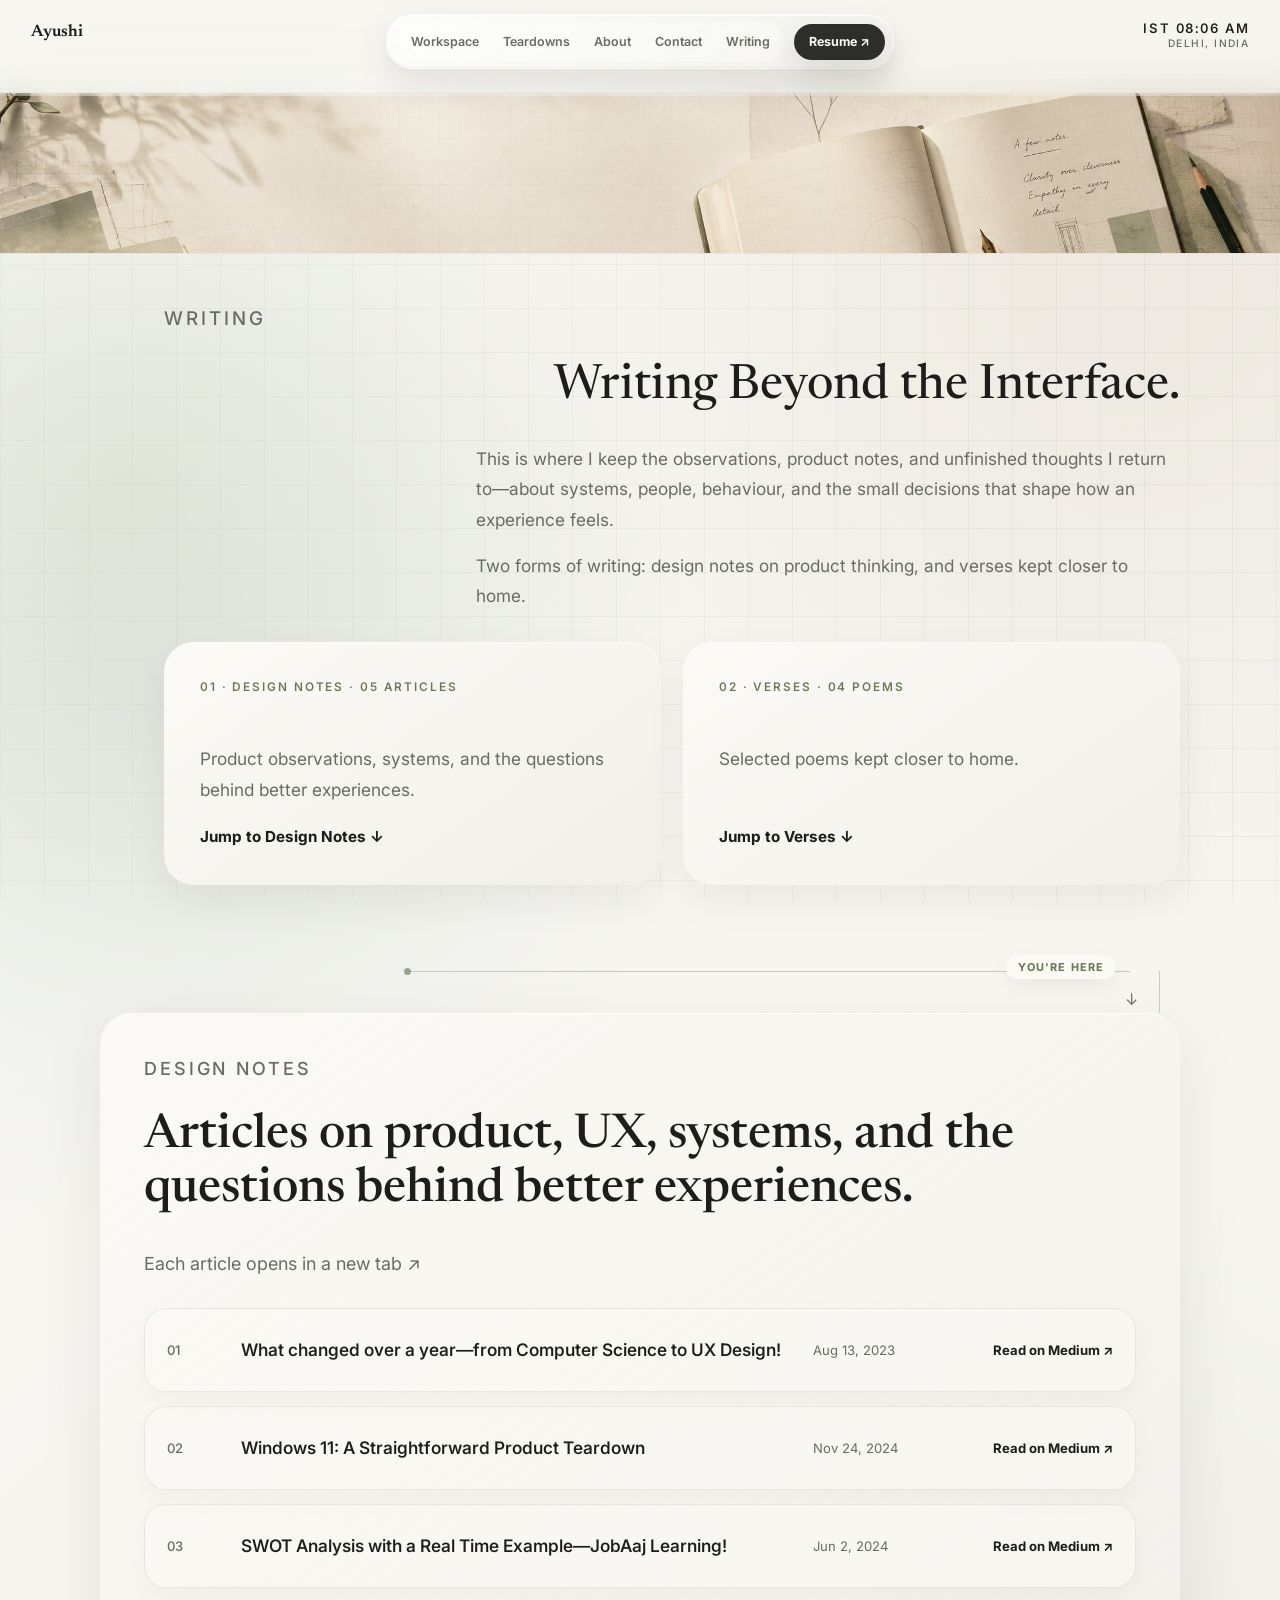
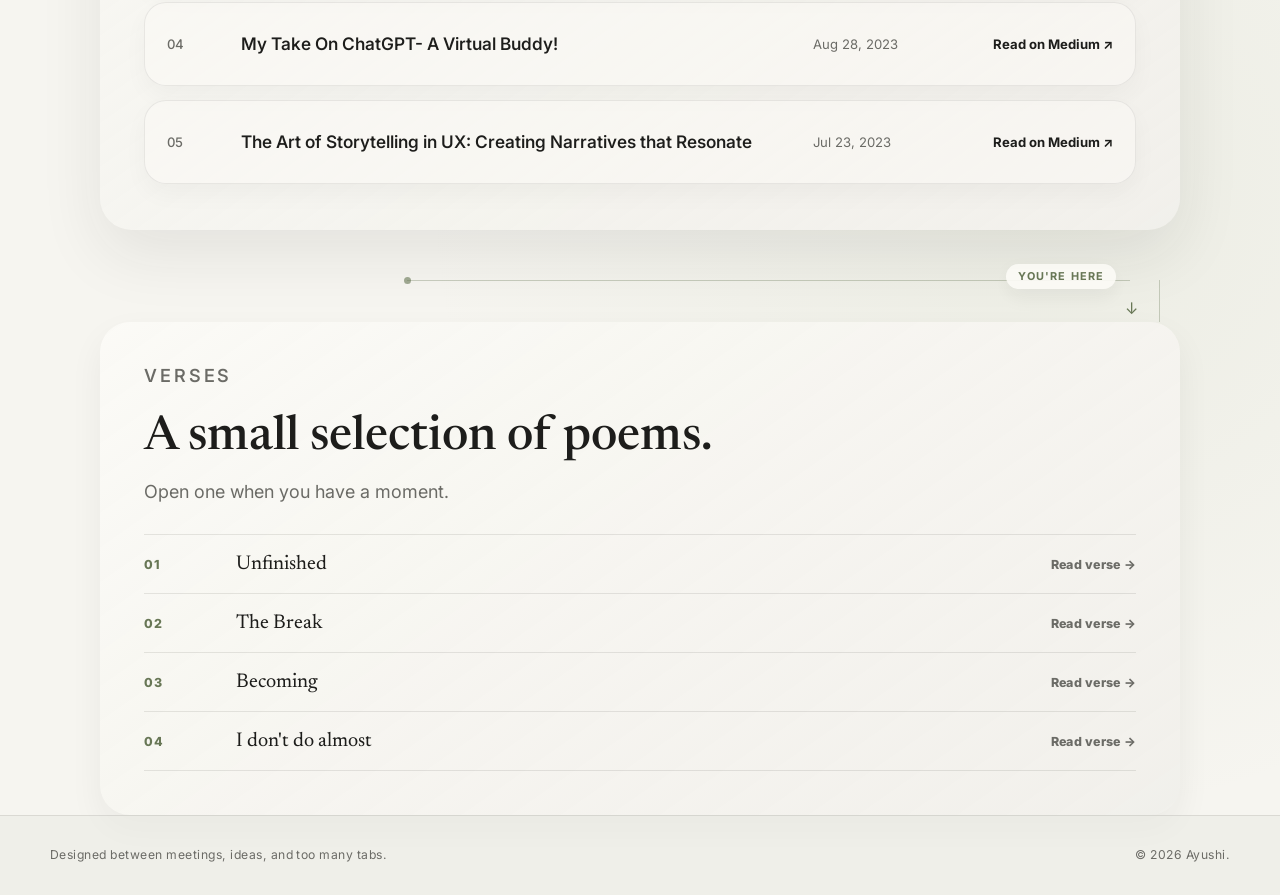
==== writing.html @ af6628a1 "Launch final portfolio website" ====
<!DOCTYPE html>
<html lang="en">
<head>
  <meta charset="UTF-8">
  <meta name="viewport" content="width=device-width, initial-scale=1.0">
  <meta name="description" content="Writing by Ayushi: design notes, product observations, and selected verses.">
  <title>Writing - Ayushi</title>
  <link rel="preconnect" href="https://fonts.googleapis.com">
  <link rel="preconnect" href="https://fonts.gstatic.com" crossorigin>
  <link href="https://fonts.googleapis.com/css2?family=Kalam:wght@400;700&family=Newsreader:opsz,wght@6..72,400..800&family=Inter:wght@400;500;600;700;800&display=swap" rel="stylesheet">
  <link rel="stylesheet" href="../style.css">
</head>
<body class="writing-page">
  <main>
    <section class="writing-cover" aria-hidden="true">
      <img src="../assets/writing-cover.png" alt="">
    </section>

    <header class="article-hero writing-hero">
      <p class="kicker">Writing</p>
      <h1>Writing Beyond the Interface.</h1>
      <p>This is where I keep the observations, product notes, and unfinished thoughts I return to—about systems, people, behaviour, and the small decisions that shape how an experience feels.</p>
      <p class="writing-hero__support">Two forms of writing: design notes on product thinking, and verses kept closer to home.</p>
      <div class="writing-index" aria-label="Writing categories">
        <a class="writing-index__panel" href="#design-notes">
          <span>01 · DESIGN NOTES · <span data-writing-count="articles">05 ARTICLES</span></span>
          <p>Product observations, systems, and the questions behind better experiences.</p>
          <strong>Jump to Design Notes ↓</strong>
        </a>
        <a class="writing-index__panel" href="#verses">
          <span>02 · VERSES · <span data-writing-count="poems">04 POEMS</span></span>
          <p>Selected poems kept closer to home.</p>
          <strong>Jump to Verses ↓</strong>
        </a>
      </div>
    </header>

    <section class="article-body writing-section writing-destination" id="design-notes" aria-labelledby="design-notes-title">
      <div class="writing-path" aria-hidden="true">
        <span></span>
        <em>You're here</em>
      </div>
      <p class="kicker">Design Notes</p>
      <div class="writing-section__intro">
        <h2 id="design-notes-title">Articles on product, UX, systems, and the questions behind better experiences.</h2>
        <p>Each article opens in a new tab &#8599;</p>
      </div>

      <div class="writing-list">
        <article>
          <span>01</span>
          <a href="https://ayushii.medium.com/what-changed-over-a-year-from-computer-science-to-ux-design-f40200136dd5" target="_blank" rel="noopener noreferrer">What changed over a year—from Computer Science to UX Design!</a>
          <time>Aug 13, 2023</time>
          <a href="https://ayushii.medium.com/what-changed-over-a-year-from-computer-science-to-ux-design-f40200136dd5" target="_blank" rel="noopener noreferrer">Read on Medium &#8599;</a>
        </article>
        <article>
          <span>02</span>
          <a href="https://ayushii.medium.com/windows-11-a-straightforward-product-teardown-f2e4878ab312" target="_blank" rel="noopener noreferrer">Windows 11: A Straightforward Product Teardown</a>
          <time>Nov 24, 2024</time>
          <a href="https://ayushii.medium.com/windows-11-a-straightforward-product-teardown-f2e4878ab312" target="_blank" rel="noopener noreferrer">Read on Medium &#8599;</a>
        </article>
        <article>
          <span>03</span>
          <a href="https://ayushii.medium.com/swot-analysis-with-a-real-time-example-jobaaj-learning-2a65ef13a596" target="_blank" rel="noopener noreferrer">SWOT Analysis with a Real Time Example—JobAaj Learning!</a>
          <time>Jun 2, 2024</time>
          <a href="https://ayushii.medium.com/swot-analysis-with-a-real-time-example-jobaaj-learning-2a65ef13a596" target="_blank" rel="noopener noreferrer">Read on Medium &#8599;</a>
        </article>
        <article>
          <span>04</span>
          <a href="https://medium.com/design-bootcamp/my-take-on-chatgpt-a-virtual-buddy-98607fa48a1e" target="_blank" rel="noopener noreferrer">My Take On ChatGPT- A Virtual Buddy!</a>
          <time>Aug 28, 2023</time>
          <a href="https://medium.com/design-bootcamp/my-take-on-chatgpt-a-virtual-buddy-98607fa48a1e" target="_blank" rel="noopener noreferrer">Read on Medium &#8599;</a>
        </article>
        <article>
          <span>05</span>
          <a href="https://ayushii.medium.com/the-art-of-storytelling-in-ux-creating-narratives-that-resonates-7e099532fb5" target="_blank" rel="noopener noreferrer">The Art of Storytelling in UX: Creating Narratives that Resonate</a>
          <time>Jul 23, 2023</time>
          <a href="https://ayushii.medium.com/the-art-of-storytelling-in-ux-creating-narratives-that-resonates-7e099532fb5" target="_blank" rel="noopener noreferrer">Read on Medium &#8599;</a>
        </article>
      </div>
    </section>

    <section class="article-body verses-section writing-destination" id="verses" aria-labelledby="verses-title">
      <div class="writing-path" aria-hidden="true">
        <span></span>
        <em>You're here</em>
      </div>
      <p class="kicker">VERSES</p>
      <h2 id="verses-title">A small selection of poems.</h2>
      <p class="verses-support">Open one when you have a moment.</p>
      <div class="poem-list" id="poemList" hidden></div>
    </section>
  </main>

  <div class="poem-overlay" id="poemOverlay" role="dialog" aria-modal="true" aria-labelledby="poemTitle" hidden>
    <button class="poem-close" type="button" data-poem-close>Close</button>
    <article class="poem-sheet">
      <p class="kicker" id="poemMeta">Verse</p>
      <h2 id="poemTitle"></h2>
      <div class="poem-scroll">
        <div class="poem-body" id="poemBody"></div>
      </div>
      <nav class="poem-nav" aria-label="Poem navigation">
        <button type="button" data-poem-prev>Previous</button>
        <button type="button" data-poem-next>Next</button>
      </nav>
    </article>
  </div>

  <footer class="footer">
    <p>Designed between meetings, ideas, and too many tabs.</p>
    <p>&copy; 2026 Ayushi.</p>
  </footer>

  <script src="../script.js"></script>
</body>
</html>
---- style.css ----
:root {
  --bg: #f6f5f0;
  --text: #1d1d1b;
  --muted: #6b6b66;
  --card: #ebeae4;
  --card-light: #f2f1eb;
  --paper: #fbfaf6;
  --accent: #a3b18a;
  --accent-dark: #687756;
  --sage-soft: #d8dec9;
  --clay: #b79f83;
  --ink-soft: rgba(29, 29, 27, 0.12);
  --shadow: 0 22px 58px rgba(43, 41, 34, 0.105);
  --radius: 28px;
  --max: 1180px;
  --display: "Newsreader", Georgia, serif;
  --sans: "Inter", system-ui, -apple-system, BlinkMacSystemFont, "Segoe UI", sans-serif;
}

* {
  box-sizing: border-box;
}

html {
  scroll-behavior: smooth;
}

body {
  margin: 0;
  font-family: var(--sans);
  color: var(--text);
  background:
    radial-gradient(circle at 12% 28%, rgba(116, 147, 143, 0.12), transparent 26%),
    radial-gradient(circle at 10% 20%, rgba(216, 222, 201, 0.5), transparent 24%),
    radial-gradient(circle at 88% 10%, rgba(183, 159, 131, 0.15), transparent 28%),
    radial-gradient(circle at 82% 72%, rgba(163, 177, 138, 0.12), transparent 30%),
    linear-gradient(135deg, rgba(255, 255, 255, 0.48), transparent 45%),
    var(--bg);
  line-height: 1.55;
  overflow-x: hidden;
  text-rendering: optimizeLegibility;
  -webkit-font-smoothing: antialiased;
}

body::before {
  content: "";
  position: fixed;
  inset: 0;
  pointer-events: none;
  opacity: 1;
  z-index: -1;
  background-image:
    linear-gradient(rgba(104, 119, 86, 0.075) 1px, transparent 1px),
    linear-gradient(90deg, rgba(104, 119, 86, 0.07) 1px, transparent 1px);
  background-size: 44px 44px;
  mask-image: linear-gradient(to right, rgba(0, 0, 0, 0.45) 0%, rgba(0, 0, 0, 0.72) 38%, black 76%);
}

body::after {
  content: "";
  position: fixed;
  inset: 0;
  z-index: -1;
  pointer-events: none;
  opacity: 0.22;
  background-image:
    radial-gradient(circle at 12px 18px, rgba(104, 119, 86, 0.22) 0.6px, transparent 0.8px),
    radial-gradient(circle at 32px 6px, rgba(104, 119, 86, 0.16) 0.5px, transparent 0.8px);
  background-size: 42px 42px;
  mask-image: linear-gradient(to right, rgba(0, 0, 0, 0.45) 0%, rgba(0, 0, 0, 0.72) 38%, black 76%);
}

.site-spotlight {
  position: fixed;
  inset: 0;
  z-index: 0;
  pointer-events: none;
  opacity: 0;
  background:
    radial-gradient(210px circle at var(--site-spotlight-x, 50vw) var(--site-spotlight-y, 50vh),
      rgba(250, 250, 250, 0.64) 0%,
      rgba(238, 225, 205, 0.3) 42%,
      transparent 76%),
    radial-gradient(560px circle at var(--site-spotlight-x, 50vw) var(--site-spotlight-y, 50vh),
      rgba(185, 151, 118, 0.28) 0%,
      rgba(116, 147, 143, 0.18) 32%,
      rgba(163, 177, 138, 0.14) 52%,
      transparent 78%);
  filter: blur(22px);
  mix-blend-mode: multiply;
  transition: opacity 220ms ease;
}

body.has-site-spotlight .site-spotlight {
  opacity: 1;
}

main,
.footer {
  position: relative;
  z-index: 1;
}

a {
  color: inherit;
  text-decoration: none;
}

img {
  display: block;
  max-width: 100%;
}

::selection {
  color: var(--text);
  background: rgba(163, 177, 138, 0.52);
}

.loader {
  position: fixed;
  inset: 0;
  z-index: 100;
  display: grid;
  place-items: center;
  background: #fbfaf6;
  transition: opacity 700ms ease, visibility 700ms ease;
}

.loader.is-hidden {
  opacity: 0;
  visibility: hidden;
}

.skip-loader .loader {
  display: none;
}

.loader__sky {
  position: relative;
  width: min(760px, 86vw);
  height: min(430px, 62vh);
}

.loader svg {
  position: absolute;
  inset: 0;
  width: 100%;
  height: 100%;
  overflow: visible;
}

.constellation-node {
  position: absolute;
  transform: translate(-50%, -50%) scale(0.72);
  opacity: 0;
  transition: opacity 520ms ease, transform 520ms ease;
}

.constellation-node.is-visible {
  opacity: 1;
  transform: translate(-50%, -50%) scale(1);
}

.constellation-node__dot {
  width: 13px;
  height: 13px;
  border-radius: 999px;
  background: var(--text);
  box-shadow: 0 0 0 8px rgba(163, 177, 138, 0.14), 0 0 24px rgba(163, 177, 138, 0.86);
  animation: sparkle 1600ms ease-in-out infinite;
}

.constellation-node__label {
  position: absolute;
  top: 24px;
  left: 50%;
  min-width: 86px;
  transform: translateX(-50%);
  text-align: center;
  color: var(--muted);
  font-family: var(--display);
  font-size: 1.06rem;
  font-weight: 650;
  white-space: nowrap;
}

.constellation-line {
  stroke: rgba(29, 29, 27, 0.24);
  stroke-width: 1.4;
  stroke-linecap: round;
  stroke-dasharray: 1;
  stroke-dashoffset: 1;
  transition: stroke-dashoffset 680ms ease;
}

.constellation-line.is-visible {
  stroke-dashoffset: 0;
}

.loader__blink {
  position: absolute;
  inset: 0;
  pointer-events: none;
  background: white;
  opacity: 0;
}

.loader.is-blinking .loader__blink {
  animation: whiteBlink 540ms ease;
}

.site-header {
  position: fixed;
  top: 0;
  left: 0;
  right: 0;
  width: 100%;
  box-sizing: border-box;
  z-index: 20;
  display: flex;
  justify-content: center;
  padding: 26px clamp(20px, 2.4vw, 34px) 0;
  pointer-events: none;
}

.site-header::before {
  content: "";
  position: fixed;
  inset: 0 0 auto;
  height: 116px;
  pointer-events: none;
  background:
    linear-gradient(to bottom, rgba(246, 245, 240, 0.92), rgba(246, 245, 240, 0.68) 62%, rgba(246, 245, 240, 0));
  backdrop-filter: blur(10px);
  -webkit-backdrop-filter: blur(10px);
  z-index: -1;
}

.dock-trigger {
  position: fixed;
  top: 0;
  left: 0;
  right: 0;
  height: 18px;
  pointer-events: auto;
}

.standalone-brand {
  position: fixed;
  top: 28px;
  left: clamp(20px, 2.4vw, 34px);
  pointer-events: auto;
  font-family: var(--display);
  font-size: 1.18rem;
  font-weight: 680;
  opacity: 1;
  transition: opacity 220ms ease, transform 220ms ease;
}

.nav-shell {
  width: min(980px, calc(100vw - 36px));
  max-width: calc(100vw - 260px);
  min-height: 64px;
  display: grid;
  grid-template-columns: 1fr auto 1fr;
  align-items: center;
  gap: 18px;
  padding: 10px 12px 10px 22px;
  pointer-events: auto;
  border: 1px solid rgba(255, 255, 255, 0.66);
  border-radius: 999px;
  background:
    linear-gradient(145deg, rgba(255, 255, 255, 0.68), rgba(235, 234, 228, 0.42)),
    rgba(246, 245, 240, 0.52);
  box-shadow:
    inset 0 1px 0 rgba(255, 255, 255, 0.78),
    inset 0 -1px 0 rgba(29, 29, 27, 0.06),
    0 18px 54px rgba(36, 34, 30, 0.16);
  backdrop-filter: blur(28px) saturate(1.45);
  -webkit-backdrop-filter: blur(28px) saturate(1.45);
  opacity: 0;
  pointer-events: none;
  transform: translateY(-12px);
  transition:
    opacity 260ms ease,
    transform 260ms cubic-bezier(0.19, 1, 0.22, 1);
}

.site-header.is-dock-open .nav-shell,
.site-header:focus-within .nav-shell {
  opacity: 1;
  pointer-events: auto;
  transform: translateY(0);
}

.site-header.is-dock-open .standalone-brand,
.site-header:focus-within .standalone-brand {
  opacity: 0;
  transform: translateY(-6px);
}

.header-timezone {
  position: absolute;
  top: 50%;
  pointer-events: auto;
}

.header-timezone {
  right: clamp(20px, 2.4vw, 34px);
  display: grid;
  justify-items: end;
  gap: 3px;
  transform: translateY(-50%);
  color: var(--muted);
  font-size: 0.9rem;
  font-weight: 600;
  letter-spacing: 0.12em;
  line-height: 1.1;
  text-transform: uppercase;
}

.header-timezone time {
  color: var(--text);
  font-variant-numeric: tabular-nums;
}

.header-timezone span {
  color: var(--muted);
  font-size: 0.72rem;
  letter-spacing: 0.14em;
}

.mobile-menu-toggle {
  display: none;
  align-items: center;
  justify-content: center;
  min-height: 44px;
  padding: 0 16px;
  border: 1px solid rgba(29, 29, 27, 0.1);
  border-radius: 999px;
  background: rgba(251, 250, 246, 0.74);
  color: var(--text);
  font: 760 0.84rem/1 var(--sans);
  box-shadow: 0 10px 24px rgba(36, 34, 30, 0.08);
  backdrop-filter: blur(18px);
  -webkit-backdrop-filter: blur(18px);
  pointer-events: auto;
}

.brand {
  display: inline-flex;
  align-items: center;
  min-height: 40px;
  font-family: var(--display);
  font-size: 1.16rem;
  font-weight: 680;
}

.nav-links {
  display: flex;
  align-items: center;
  justify-content: center;
  gap: 4px;
  padding: 4px;
  border-radius: 999px;
  background: rgba(255, 255, 255, 0.32);
}

.nav-links a {
  position: relative;
  display: inline-flex;
  align-items: center;
  border-radius: 999px;
  min-height: 38px;
  padding: 9px 13px;
  color: var(--muted);
  font-size: 0.84rem;
  font-weight: 650;
  transition: color 180ms ease, background 180ms ease, box-shadow 180ms ease;
}

.nav-links a.is-active {
  color: var(--text);
  background: rgba(255, 255, 255, 0.62);
  box-shadow: inset 0 0 0 1px rgba(29, 29, 27, 0.06), 0 8px 20px rgba(36, 34, 30, 0.08);
}

.button {
  display: inline-flex;
  align-items: center;
  justify-content: center;
  min-height: 46px;
  padding: 0 19px;
  border: 1px solid rgba(29, 29, 27, 0.1);
  border-radius: 999px;
  background: rgba(29, 29, 27, 0.92);
  color: #fbfaf6;
  font-size: 0.88rem;
  font-weight: 700;
  box-shadow: 0 15px 32px rgba(29, 29, 27, 0.12);
  transition:
    transform 180ms ease,
    box-shadow 180ms ease,
    background 180ms ease,
    color 180ms ease,
    border-color 180ms ease;
}

.button:hover {
  transform: translateY(-1px);
  background: #4f6241;
  color: #fbfaf6;
  border-color: rgba(79, 98, 65, 0.42);
  box-shadow: 0 19px 38px rgba(29, 29, 27, 0.14);
}

.button:active,
.card-cta:active,
.writing-cta:active,
.contact-card a:active,
.case-nav a:active,
.poem-row:active,
.poem-nav button:active,
.poem-close:active {
  transform: translateY(0);
}

.button:focus-visible,
.nav-links a:focus-visible,
.card-cta:focus-visible,
.writing-cta:focus-visible,
.contact-card a:focus-visible,
.case-nav a:focus-visible,
.writing-list article:focus-within,
.poem-row:focus-visible,
.poem-close:focus-visible,
.poem-nav button:focus-visible {
  outline: 2px solid rgba(104, 119, 86, 0.5);
  outline-offset: 4px;
}

.button--small {
  justify-self: end;
  min-height: 42px;
  padding: 0 18px;
}

.button--ghost {
  background: rgba(255, 255, 255, 0.48);
  color: var(--text);
  backdrop-filter: blur(18px);
}

.section {
  width: min(var(--max), calc(100vw - 40px));
  margin: 0 auto;
  padding: 108px 0;
}

.hero {
  overflow: hidden;
  position: relative;
  min-height: calc(100vh - 86px);
  display: grid;
  align-items: center;
  padding: 52px max(20px, calc((100vw - var(--max)) / 2)) 50px;
}

.hero.section {
  width: 100%;
  max-width: none;
  margin: 0;
}

.hero__background {
  position: absolute;
  inset: 0;
  z-index: 0;
  opacity: 1;
  border-radius: 0;
  background:
    linear-gradient(to right, rgba(246, 245, 240, 0.16), rgba(246, 245, 240, 0.02) 46%, rgba(246, 245, 240, 0.08)),
    linear-gradient(to bottom, rgba(246, 245, 240, 0.36), rgba(246, 245, 240, 0) 24%, rgba(246, 245, 240, 0.12) 78%, rgba(246, 245, 240, 0.7)),
    url("assets/hero-bg.png");
  background-position: center;
  background-repeat: no-repeat;
  background-size: cover;
  mask-image:
    linear-gradient(to bottom, rgba(0, 0, 0, 0.08), black 10%, black 86%, rgba(0, 0, 0, 0.1)),
    linear-gradient(to right, rgba(0, 0, 0, 0.26), black 7%, black 93%, rgba(0, 0, 0, 0.26));
  mask-composite: intersect;
}

.hero__clarity-field {
  display: none;
}

.hero__content {
  position: relative;
  z-index: 2;
  display: grid;
  gap: clamp(30px, 4.6vw, 56px);
  isolation: isolate;
  width: min(var(--max), calc(100vw - 40px));
  margin: 0 auto;
}

.hero__content::before {
  content: "";
  position: absolute;
  inset: -120px max(4vw, 44px) -120px -120px;
  z-index: -1;
  border-radius: 999px;
  pointer-events: none;
  background:
    radial-gradient(ellipse at 34% 46%, rgba(246, 245, 240, 0.62) 0%, rgba(246, 245, 240, 0.34) 42%, rgba(246, 245, 240, 0) 68%);
  filter: blur(22px);
}

.hero::after {
  content: none;
}

.eyebrow,
.kicker {
  margin: 0 0 18px;
  color: var(--accent-dark);
  font-size: 0.78rem;
  font-weight: 800;
  letter-spacing: 0.12em;
  text-transform: uppercase;
}

.hero h1,
.section-heading h2,
.about-copy h2,
.contact-copy h2,
.principles h2,
.article-hero h1 {
  margin: 0;
  font-family: var(--display);
  font-weight: 450;
  line-height: 1.12;
  letter-spacing: 0;
}

.hero h1 {
  max-width: 1060px;
  font-size: clamp(3.15rem, calc(4.3vw + 4px), 5.25rem);
  font-weight: 450;
  line-height: 1.32;
  text-wrap: balance;
}

.hero__lower {
  display: block;
}

.hero__copy {
  min-height: 0;
  max-width: 690px;
  margin: 0;
  color: var(--muted);
  font-size: clamp(1.1rem, 1.75vw, 1.42rem);
  line-height: 1.7;
}

.hero__word-slot {
  position: relative;
  display: inline-block;
  min-width: 6.8em;
  white-space: nowrap;
}

.hero__word-slot:not(.is-animating) .hero__cursor {
  opacity: 0;
  animation: none;
}

#heroWord {
  font-weight: 600;
}

.hero .eyebrow {
  font-weight: 500;
}

.hero__cursor {
  display: inline-block;
  width: 1px;
  height: 1.08em;
  margin-left: 3px;
  vertical-align: -0.16em;
  background: currentColor;
  box-shadow: 0 0 0 4px rgba(163, 177, 138, 0.14), 0 0 18px rgba(163, 177, 138, 0.78);
  animation: hero-cursor-blink 1.1s steps(2, start) infinite;
}

.section-heading {
  display: grid;
  grid-template-columns: 0.42fr 1.58fr;
  gap: 52px;
  align-items: end;
  margin-bottom: 42px;
}

.section-heading--stacked {
  display: block;
  max-width: 1060px;
}

.section-heading--wide {
  grid-template-columns: 0.54fr 1fr;
}

.section-heading h2,
.about-copy h2,
.contact-copy h2,
.principles h2 {
  max-width: 1060px;
  font-size: 3rem;
  line-height: 1.12;
  text-wrap: balance;
}

.section-deck,
.section-heading p:last-child {
  max-width: 560px;
  margin: 16px 0 0;
  color: var(--muted);
  font-size: 1.125rem;
  line-height: 1.68;
  text-align: left;
  text-wrap: pretty;
}

.section-deck--wide {
  max-width: min(100%, 1180px);
}

.teardowns .section-heading--stacked {
  max-width: 100%;
}

.teardowns .section-deck,
.teardowns .section-heading p.section-deck:last-child {
  max-width: min(1180px, 100%);
}

.care {
  padding-top: 82px;
}

.care .section-heading--stacked {
  max-width: 100%;
}

.care .section-heading--stacked > div {
  width: 100%;
}

.care .section-deck {
  max-width: min(1120px, 100%);
}

.care .section-deck.section-deck--wide,
.care .section-heading p.section-deck--wide:last-child {
  max-width: 100%;
}

.work-grid {
  display: grid;
  grid-template-columns: 0.78fr 1.62fr;
  gap: 22px;
}

.workspace-stack {
  display: block;
  max-width: 1180px;
  margin: 0 auto;
  padding-bottom: 96px;
}

.workspace-card {
  position: relative;
  position: sticky;
  top: 132px;
  min-height: 430px;
  margin-bottom: clamp(72px, 10vh, 124px);
  padding: clamp(34px, 4.8vw, 64px);
  overflow: hidden;
  border: 1px solid rgba(29, 29, 27, 0.08);
  border-radius: 30px;
  background:
    linear-gradient(135deg, rgba(251, 250, 246, 0.78), rgba(235, 234, 228, 0.64)),
    #e2ded3;
  box-shadow: 0 14px 36px rgba(36, 34, 30, 0.055);
  opacity: 0;
  transform: translateY(22px);
  transition:
    opacity 680ms ease,
    transform 680ms cubic-bezier(0.19, 1, 0.22, 1);
}

.workspace-card > * {
  position: relative;
  z-index: 1;
}

.workspace-card::before,
.workspace-card::after {
  content: "";
  position: absolute;
  pointer-events: none;
}

.workspace-card::before {
  right: clamp(48px, 6vw, 90px);
  top: clamp(82px, 7vw, 126px);
  width: min(38%, 420px);
  height: 220px;
  opacity: 0.14;
  background-position: center;
  background-repeat: no-repeat;
  background-size: contain;
  filter: saturate(0.62) contrast(0.92) brightness(1.08);
  mix-blend-mode: multiply;
  mask-image: linear-gradient(90deg, transparent 0, rgba(0, 0, 0, 0.62) 22%, #000 62%, transparent 100%);
}

.workspace-card::after {
  right: -36px;
  top: -42px;
  width: min(42%, 400px);
  aspect-ratio: 1;
  border-radius: 999px;
  opacity: 0.28;
  background:
    repeating-linear-gradient(0deg, rgba(104, 119, 86, 0.12) 0 1px, transparent 1px 34px),
    repeating-linear-gradient(90deg, rgba(104, 119, 86, 0.1) 0 1px, transparent 1px 34px);
  mask-image: radial-gradient(circle, black 0 54%, transparent 75%);
}

.workspace-card--wordsynk::before {
  width: min(42%, 470px);
  background-image: url("assets/work-wordsynk-logo.png");
}

.workspace-card--path2study::before {
  width: min(30%, 330px);
  height: 260px;
  opacity: 0.13;
  background-image: url("assets/work-path2study-logo.png");
}

.workspace-card--factseal::before {
  width: min(31%, 350px);
  height: 260px;
  opacity: 0.14;
  background-image: url("assets/work-factseal-logo.png");
}

.workspace-card:nth-child(1) {
  z-index: 1;
}

.workspace-card:nth-child(2) {
  top: 132px;
  z-index: 2;
  transform: translateY(22px) scale(0.992);
}

.workspace-card:nth-child(3) {
  top: 132px;
  z-index: 3;
  margin-top: 0;
  margin-bottom: 0;
  transform: translateY(22px) scale(0.984);
}

.workspace-card.is-visible {
  opacity: 1;
  transform: translateY(0);
}

.workspace-card:nth-child(2).is-visible {
  transform: translateY(0) scale(0.992);
}

.workspace-card:nth-child(3).is-visible {
  transform: translateY(0) scale(0.984);
}

.workspace-card__top {
  position: relative;
  z-index: 4;
  display: flex;
  justify-content: space-between;
  gap: 18px;
  align-items: center;
  margin-bottom: 32px;
}

.workspace-card__number {
  color: var(--accent-dark);
  font-size: 0.78rem;
  font-weight: 780;
  letter-spacing: 0.16em;
  text-transform: uppercase;
}

.workspace-card__heading {
  display: grid;
  gap: 18px;
  margin-bottom: 38px;
}

.workspace-card__heading h3 {
  margin: 0;
  color: var(--text);
  font-family: var(--display);
  font-size: clamp(2.25rem, 3.3vw, 3.2rem);
  font-weight: 430;
  line-height: 1.02;
  letter-spacing: 0;
}

.workspace-card__heading p {
  display: flex;
  flex-wrap: wrap;
  gap: 10px 18px;
  margin: 0;
  color: var(--muted);
  font-size: 1rem;
  font-weight: 500;
}

.workspace-card__heading span + span::before {
  content: "";
  display: inline-block;
  width: 5px;
  height: 5px;
  margin: 0 18px 2px 0;
  border-radius: 999px;
  background: rgba(104, 119, 86, 0.48);
}

.workspace-card__body {
  display: grid;
  grid-template-columns: repeat(3, minmax(0, 1fr));
  gap: clamp(18px, 3vw, 36px);
  padding-top: 28px;
  border-top: 1px solid rgba(29, 29, 27, 0.065);
}

.workspace-card__body span {
  display: inline-flex;
  margin-bottom: 12px;
  color: #4f6241;
  font-size: 0.78rem;
  font-weight: 850;
  letter-spacing: 0.13em;
  text-transform: uppercase;
}

.workspace-card__body p {
  max-width: 34ch;
  margin: 0;
  color: var(--muted);
  font-size: 1rem;
  line-height: 1.68;
  text-align: left;
  text-wrap: pretty;
}

.workspace-card__footer {
  display: flex;
  justify-content: flex-end;
  margin-top: 36px;
}

.project-list,
.teardown-list {
  display: grid;
  gap: 12px;
}

.project-tab,
.teardown-tab {
  position: relative;
  display: grid;
  grid-template-columns: minmax(0, 1fr) auto;
  align-items: start;
  justify-content: space-between;
  gap: 6px 18px;
  width: 100%;
  min-height: 108px;
  padding: 18px 18px;
  color: var(--text);
  text-align: left;
  overflow: hidden;
  border: 1px solid rgba(29, 29, 27, 0.08);
  border-radius: 24px;
  background: rgba(235, 234, 228, 0.72);
  cursor: pointer;
  transition: transform 180ms ease, background 180ms ease, box-shadow 180ms ease;
}

.teardown-tab::before {
  content: "";
  position: absolute;
  right: 18px;
  top: 18px;
  width: 148px;
  height: 94px;
  opacity: 0.18;
  pointer-events: none;
  background-position: center;
  background-repeat: no-repeat;
  background-size: contain;
  filter: grayscale(1) sepia(0.22) saturate(0.55) contrast(0.92) brightness(1.08);
  mix-blend-mode: multiply;
  mask-image: linear-gradient(90deg, transparent 0, rgba(0, 0, 0, 0.72) 24%, #000 58%);
}

.teardown-tab[data-teardown="windows11"]::before {
  width: 120px;
  height: 120px;
  background-image:
    linear-gradient(90deg, rgba(104, 119, 86, 0.52), rgba(104, 119, 86, 0.52)),
    linear-gradient(90deg, rgba(104, 119, 86, 0.48), rgba(104, 119, 86, 0.48)),
    linear-gradient(90deg, rgba(104, 119, 86, 0.44), rgba(104, 119, 86, 0.44)),
    linear-gradient(90deg, rgba(104, 119, 86, 0.4), rgba(104, 119, 86, 0.4));
  background-position: 0 0, 100% 0, 0 100%, 100% 100%;
  background-size: 47% 47%;
}

.teardown-tab[data-teardown="irctc"]::before {
  width: 116px;
  height: 116px;
  border-radius: 50%;
  background-image: url("assets/teardown-irctc-logo.png");
  clip-path: circle(42% at 50% 50%);
}

.teardown-tab[data-teardown="gpay"]::before {
  width: 124px;
  background-image: url("assets/teardown-gpay-logo.png");
}

.project-tab > *,
.teardown-tab > * {
  position: relative;
  z-index: 1;
}

.project-tab span,
.teardown-tab span {
  font-family: var(--display);
  font-size: 1.5rem;
  font-weight: 650;
}

.project-tab small,
.teardown-tab small {
  grid-column: 2;
  grid-row: 1 / span 2;
  justify-self: end;
  padding-top: 5px;
  color: var(--muted);
  font-weight: 700;
}

.project-tab p,
.teardown-tab p {
  grid-column: 1;
  max-width: none;
  margin: 0;
  color: var(--muted);
  font-size: 1rem;
  line-height: 1.42;
}

.project-tab:hover,
.project-tab.is-active,
.teardown-tab:hover,
.teardown-tab.is-active {
  transform: translateY(-1px);
  background: rgba(251, 250, 246, 0.76);
  box-shadow: var(--shadow);
}

.project-preview {
  position: relative;
  min-height: 430px;
  display: flex;
  flex-direction: column;
  padding: clamp(22px, 3vw, 34px);
  border: 1px solid rgba(29, 29, 27, 0.08);
  border-radius: 30px;
  background:
    linear-gradient(145deg, rgba(251, 250, 246, 0.64), rgba(235, 234, 228, 0.86)),
    var(--card);
  box-shadow: var(--shadow);
}

.project-preview > * {
  position: relative;
  z-index: 1;
}

.preview-heading {
  display: grid;
  grid-template-columns: minmax(0, 1fr) auto;
  gap: 28px;
  align-items: start;
  padding-bottom: 24px;
  border-bottom: 1px solid rgba(29, 29, 27, 0.1);
}

.status-pill {
  position: relative;
  z-index: 5;
  justify-self: end;
  padding: 10px 16px;
  border: 1px solid rgba(29, 29, 27, 0.12);
  border-radius: 999px;
  color: var(--muted);
  background: rgba(251, 250, 246, 0.48);
  font-size: 0.74rem;
  font-weight: 800;
  letter-spacing: 0.12em;
  text-transform: uppercase;
}

.status-pill.is-success {
  border-color: rgba(76, 123, 82, 0.24);
  color: #4c7b52;
  background: rgba(116, 164, 111, 0.14);
}

.status-pill.is-progress {
  border-color: rgba(60, 104, 165, 0.24);
  color: #3c68a5;
  background: rgba(85, 128, 188, 0.13);
}

.preview-kicker {
  margin: 0 0 14px;
  color: var(--muted);
  font-size: 0.76rem;
  font-weight: 500;
  letter-spacing: 0.16em;
  line-height: 1.4;
  text-transform: uppercase;
}

.preview-heading h3 {
  margin: 0;
  font-family: var(--display);
  font-size: 2.25rem;
  line-height: 1.04;
  font-weight: 450;
}

.preview-meta {
  display: flex;
  flex-wrap: wrap;
  gap: 10px 18px;
  margin: 20px 0 0;
  color: var(--muted);
  font-size: 1rem;
  font-weight: 500;
}

.preview-meta span + span::before {
  content: "";
  display: inline-block;
  width: 5px;
  height: 5px;
  margin: 0 18px 2px 0;
  border-radius: 999px;
  background: rgba(104, 119, 86, 0.48);
}

.preview-body {
  display: grid;
  gap: 10px;
  margin: 0 0 24px;
}

.preview-body div {
  display: grid;
  grid-template-columns: 142px minmax(0, 1fr);
  gap: 28px;
  padding: 18px 0;
  border-bottom: 1px solid rgba(29, 29, 27, 0.09);
}

.preview-body span {
  color: var(--accent-dark);
  font-weight: 800;
  font-size: 0.82rem;
  letter-spacing: 0.09em;
  text-transform: uppercase;
}

.preview-body p {
  margin: 0;
  color: var(--muted);
  font-size: 1.06rem;
  line-height: 1.58;
}

.preview-footer {
  display: flex;
  justify-content: flex-end;
  margin-top: auto;
}

.preview-footer .text-link {
  min-height: 46px;
  padding: 0 18px;
  border: 1px solid rgba(29, 29, 27, 0.1);
  border-radius: 999px;
  background: rgba(29, 29, 27, 0.92);
  color: #fbfaf6;
  box-shadow: 0 14px 28px rgba(29, 29, 27, 0.12);
}

.preview-footer .text-link:hover {
  text-decoration: none;
  transform: translateY(-1px);
}

.text-link {
  display: inline-flex;
  align-items: center;
  min-height: 42px;
  color: var(--text);
  font-weight: 800;
  text-underline-offset: 0.22em;
}

.text-link:hover {
  text-decoration: underline;
}

.teardown-grid {
  display: grid;
  grid-template-columns: 1fr;
  gap: 28px;
  max-width: 1180px;
  margin-left: auto;
  margin-right: auto;
}

.teardown-card {
  position: relative;
  min-height: 360px;
  padding: clamp(26px, 4vw, 52px);
  overflow: hidden;
  border: 1px solid rgba(29, 29, 27, 0.08);
  border-radius: 30px;
  background:
    linear-gradient(135deg, rgba(251, 250, 246, 0.78), rgba(235, 234, 228, 0.64)),
    #e2ded3;
  box-shadow: 0 18px 50px rgba(36, 34, 30, 0.08);
  opacity: 0;
  transform: translateY(34px);
  transition:
    opacity 680ms ease,
    transform 680ms cubic-bezier(0.19, 1, 0.22, 1);
}

.teardown-card.is-visible {
  opacity: 1;
  transform: translateY(0);
}

.teardown-card__top {
  display: flex;
  justify-content: space-between;
  gap: 18px;
  align-items: center;
  margin-bottom: 34px;
}

.teardown-card__number {
  color: var(--accent-dark);
  font-size: 0.78rem;
  font-weight: 780;
  letter-spacing: 0.16em;
  text-transform: uppercase;
}

.teardown-card > h3 {
  margin: 0 0 36px;
  color: var(--text);
  font-family: var(--display);
  font-size: clamp(2.8rem, 4.8vw, 4.6rem);
  font-weight: 430;
  line-height: 0.92;
  letter-spacing: 0;
}

.teardown-card__inner {
  display: grid;
  grid-template-columns: repeat(3, minmax(0, 1fr));
  gap: clamp(18px, 3vw, 36px);
  padding-top: 28px;
  border-top: 1px solid rgba(29, 29, 27, 0.1);
}

.teardown-card__inner span {
  display: inline-flex;
  margin-bottom: 12px;
  color: #4f6241;
  font-size: 0.78rem;
  font-weight: 850;
  letter-spacing: 0.13em;
  text-transform: uppercase;
}

.teardown-card p {
  margin: 0;
  color: var(--muted);
  font-size: clamp(0.96rem, 1.05vw, 1.08rem);
  line-height: 1.7;
}

.card-cta {
  display: inline-flex;
  align-items: center;
  justify-content: center;
  min-height: 42px;
  padding: 0 16px;
  border: 1px solid rgba(29, 29, 27, 0.1);
  border-radius: 999px;
  background: rgba(251, 250, 246, 0.54);
  color: var(--text);
  font-size: 0.84rem;
  font-weight: 850;
  text-decoration: none;
  transition:
    transform 180ms ease,
    background 180ms ease,
    border-color 180ms ease,
    box-shadow 180ms ease,
    color 180ms ease;
}

.card-cta:hover {
  background: #4f6241;
  color: #fbfaf6;
  transform: translateY(-1px);
  border-color: rgba(79, 98, 65, 0.42);
  box-shadow: 0 14px 30px rgba(36, 34, 30, 0.075);
}

.card-cta--dark {
  min-height: 46px;
  padding: 0 18px;
  background: rgba(29, 29, 27, 0.92);
  color: #fbfaf6;
  box-shadow: 0 14px 28px rgba(29, 29, 27, 0.12);
}

.card-cta--dark:hover {
  background: #4f6241;
  color: #fbfaf6;
  box-shadow: 0 16px 34px rgba(36, 34, 30, 0.12);
}

.teardown-preview .preview-heading {
  align-items: start;
}

.teardown-preview {
  overflow: hidden;
  display: flex;
  flex-direction: column;
}

.teardown-preview::before,
.teardown-preview::after {
  content: "";
  position: absolute;
  pointer-events: none;
}

.teardown-preview::before {
  right: clamp(26px, 4.4vw, 68px);
  top: clamp(42px, 5vw, 76px);
  width: min(28%, 300px);
  min-width: 210px;
  height: 260px;
  opacity: 0.16;
  background-position: center;
  background-repeat: no-repeat;
  background-size: contain;
  filter: grayscale(1) sepia(0.22) saturate(0.55) contrast(0.92) brightness(1.08);
  mix-blend-mode: multiply;
  mask-image: linear-gradient(90deg, transparent 0, rgba(0, 0, 0, 0.58) 18%, #000 52%, rgba(0, 0, 0, 0.7) 82%, transparent 100%);
}

.teardown-preview::after {
  right: -72px;
  bottom: -92px;
  width: min(44%, 430px);
  aspect-ratio: 1;
  border-radius: 999px;
  opacity: 0.2;
  background:
    radial-gradient(circle, transparent 0 34%, rgba(104, 119, 86, 0.16) 35% 36%, transparent 37% 49%, rgba(104, 119, 86, 0.12) 50% 51%, transparent 52%),
    radial-gradient(circle at 30% 30%, rgba(250, 250, 250, 0.8), transparent 44%);
}

.teardown-preview.is-windows11::before {
  width: min(24%, 250px);
  min-width: 190px;
  background-image:
    linear-gradient(90deg, rgba(104, 119, 86, 0.52), rgba(104, 119, 86, 0.52)),
    linear-gradient(90deg, rgba(104, 119, 86, 0.48), rgba(104, 119, 86, 0.48)),
    linear-gradient(90deg, rgba(104, 119, 86, 0.44), rgba(104, 119, 86, 0.44)),
    linear-gradient(90deg, rgba(104, 119, 86, 0.4), rgba(104, 119, 86, 0.4));
  background-position: 0 0, 100% 0, 0 100%, 100% 100%;
  background-size: 47% 47%;
}

.teardown-preview.is-irctc::before {
  width: min(24%, 250px);
  min-width: 190px;
  height: 250px;
  border-radius: 50%;
  background-image: url("assets/teardown-irctc-logo.png");
  clip-path: circle(42% at 50% 50%);
}

.teardown-preview.is-gpay::before {
  width: min(34%, 340px);
  min-width: 220px;
  background-image: url("assets/teardown-gpay-logo.png");
}

.teardown-preview .card-cta {
  justify-self: end;
}

.teardown-preview__footer {
  position: relative;
  z-index: 2;
  display: flex;
  justify-content: flex-end;
  margin-top: auto;
  padding-top: 28px;
}

.teardown-preview .preview-body {
  grid-template-columns: 1fr;
  gap: 0;
  margin-top: 0;
}

.teardown-preview .preview-body div {
  display: grid;
  grid-template-columns: 150px minmax(0, 1fr);
  gap: clamp(22px, 4vw, 58px);
  padding: 18px 0;
  border-top: 0;
  border-bottom: 1px solid rgba(29, 29, 27, 0.075);
}

.teardown-preview .preview-body span {
  display: inline-flex;
  margin-bottom: 0;
  align-self: start;
}

.teardown-preview .preview-body p {
  max-width: 780px;
  font-size: 1rem;
  line-height: 1.6;
  text-align: left;
  text-wrap: pretty;
}

.care-grid {
  display: grid;
  grid-template-columns: repeat(4, minmax(0, 1fr));
  border-top: 1px solid var(--ink-soft);
  border-left: 1px solid var(--ink-soft);
}

.care-grid article {
  min-height: 330px;
  padding: clamp(26px, 3vw, 38px) clamp(22px, 2.4vw, 30px);
  border-right: 1px solid var(--ink-soft);
  border-bottom: 1px solid var(--ink-soft);
  transition: background 180ms ease;
}

.care-grid span {
  color: var(--accent-dark);
  font-size: 0.82rem;
  font-weight: 800;
  letter-spacing: 0.12em;
}

.care-grid h3 {
  margin: 68px 0 16px;
  font-family: var(--sans);
  font-size: 1.5rem;
  font-weight: 650;
  line-height: 1.12;
}

.care-grid p {
  margin: 0;
  color: var(--muted);
  font-size: 1rem;
  line-height: 1.65;
}

.care-grid article:hover {
  background: rgba(235, 234, 228, 0.42);
}

.principles {
  position: relative;
  display: grid;
  grid-template-columns: minmax(300px, 0.35fr) minmax(0, 0.65fr);
  gap: clamp(28px, 4vw, 52px);
  align-items: start;
  padding: 96px 0;
  border: 0;
  border-radius: 0;
  background: transparent;
  box-shadow: none;
}

.principles::before {
  content: none;
}

.principles__intro {
  position: sticky;
  top: 132px;
  min-height: 430px;
  padding: clamp(28px, 3.2vw, 40px);
  overflow: hidden;
  border: 1px solid rgba(29, 29, 27, 0.08);
  border-radius: 30px;
  background:
    linear-gradient(145deg, rgba(251, 250, 246, 0.78), rgba(235, 234, 228, 0.7)),
    var(--paper);
  box-shadow: 0 14px 34px rgba(36, 34, 30, 0.055);
}

.principles__intro::after {
  content: "";
  position: absolute;
  right: -54px;
  bottom: -64px;
  width: 230px;
  aspect-ratio: 1;
  border-radius: 50%;
  opacity: 0.18;
  background:
    repeating-linear-gradient(0deg, rgba(104, 119, 86, 0.16) 0 1px, transparent 1px 28px),
    repeating-linear-gradient(90deg, rgba(104, 119, 86, 0.13) 0 1px, transparent 1px 28px);
  mask-image: radial-gradient(circle, black 0 55%, transparent 74%);
}

.principles__intro .kicker {
  position: relative;
  z-index: 1;
  margin-bottom: 28px;
}

.principles__intro .section-deck {
  position: relative;
  z-index: 1;
  max-width: 33ch;
  margin-top: 28px;
}

.principles__list {
  position: relative;
  display: grid;
  gap: 18px;
  padding-left: 58px;
}

.principles__list::before {
  content: "";
  position: absolute;
  left: 21px;
  top: 31px;
  bottom: 31px;
  width: 1px;
  background: rgba(104, 119, 86, 0.2);
}

.principle-panel {
  position: relative;
  min-height: 220px;
  padding: clamp(26px, 3.2vw, 38px);
  overflow: hidden;
  border: 1px solid rgba(29, 29, 27, 0.075);
  border-radius: 28px;
  background: rgba(251, 250, 246, 0.58);
  box-shadow: 0 12px 30px rgba(36, 34, 30, 0.035);
  opacity: 0;
  transform: translateY(18px);
  transition:
    opacity 620ms ease,
    transform 620ms cubic-bezier(0.19, 1, 0.22, 1),
    border-color 220ms ease,
    background 220ms ease,
    box-shadow 220ms ease;
}

.principle-panel:first-child {
  padding-top: clamp(26px, 3.2vw, 38px);
}

.principle-panel.is-visible {
  opacity: 1;
  transform: translateY(0);
}

.principle-panel.is-active,
.principle-panel:hover {
  border-color: rgba(104, 119, 86, 0.22);
  background: rgba(251, 250, 246, 0.86);
  box-shadow: 0 18px 42px rgba(36, 34, 30, 0.065);
}

.principle-panel span {
  position: absolute;
  left: -58px;
  top: 30px;
  z-index: 2;
  display: grid;
  width: 42px;
  height: 42px;
  place-items: center;
  border: 1px solid rgba(104, 119, 86, 0.24);
  border-radius: 999px;
  background: rgba(246, 245, 240, 0.96);
  color: var(--accent-dark);
  font-size: 0.76rem;
  font-weight: 750;
  letter-spacing: 0.08em;
  transition:
    background 220ms ease,
    color 220ms ease,
    transform 220ms ease,
    border-color 220ms ease;
}

.principle-panel.is-active span,
.principle-panel:hover span {
  border-color: rgba(104, 119, 86, 0.36);
  background: var(--accent);
  color: var(--text);
  transform: scale(1.03);
}

.principle-panel h3 {
  margin: 0;
  max-width: 760px;
  font-family: var(--display);
  font-size: 2rem;
  font-weight: 430;
  line-height: 1.1;
  letter-spacing: 0;
}

.principle-panel p {
  max-width: 65ch;
  margin: 20px 0 0;
  color: var(--muted);
  font-size: 1.125rem;
  line-height: 1.66;
}

.about {
  display: grid;
  grid-template-columns: minmax(440px, 1.08fr) minmax(0, 0.92fr);
  gap: clamp(48px, 6vw, 78px);
  align-items: center;
}

.about-media {
  position: sticky;
  top: 112px;
  min-width: 0;
}

.portrait-frame {
  position: relative;
  width: 100%;
  min-height: clamp(560px, 58vw, 760px);
  aspect-ratio: 4 / 5;
  overflow: visible;
  border: 0;
  border-radius: 0;
  background:
    radial-gradient(ellipse at 50% 45%, rgba(216, 222, 201, 0.28), transparent 62%),
    transparent;
  box-shadow: none;
}

.portrait-frame::before {
  content: "";
  position: absolute;
  inset: -7% -10%;
  z-index: -1;
  background:
    linear-gradient(rgba(104, 119, 86, 0.06) 1px, transparent 1px),
    linear-gradient(90deg, rgba(104, 119, 86, 0.05) 1px, transparent 1px),
    radial-gradient(ellipse at 48% 46%, rgba(246, 245, 240, 0.98), rgba(246, 245, 240, 0) 68%);
  background-size: 34px 34px, 34px 34px, auto;
  mask-image: radial-gradient(ellipse at 50% 50%, #000 0 56%, rgba(0, 0, 0, 0.62) 72%, transparent 88%);
}

.portrait-frame img {
  width: 100%;
  height: 100%;
  object-fit: contain;
  object-position: center center;
  filter: saturate(0.94) contrast(0.98);
  mask-image: linear-gradient(to bottom, transparent 0%, #000 8%, #000 86%, transparent 100%);
}

.portrait-frame.is-missing img {
  display: none;
}

.portrait-frame.is-missing::before {
  content: "Portrait";
  position: absolute;
  left: 24px;
  bottom: 58px;
  color: rgba(29, 29, 27, 0.35);
  font-family: var(--display);
  font-size: clamp(2.4rem, 5vw, 4rem);
  font-weight: 650;
}

.portrait-frame.is-missing::after {
  content: "Add assets/ayushi-portrait.png";
  position: absolute;
  left: 26px;
  bottom: 28px;
  color: var(--muted);
  font-size: 0.82rem;
  font-weight: 750;
  letter-spacing: 0.08em;
  text-transform: uppercase;
}

.about-media p {
  margin: 14px 0 0;
  color: var(--muted);
  font-family: var(--display);
  font-size: 1.1rem;
  line-height: 1.3;
}

.about-copy p:not(.kicker),
.contact-copy p {
  color: var(--muted);
  font-size: 1.08rem;
  line-height: 1.78;
}

.about-actions {
  display: flex;
  flex-wrap: wrap;
  gap: 18px;
  margin-top: 28px;
}

.writing-cta {
  display: inline-flex;
  align-items: center;
  min-height: 46px;
  padding: 0 18px;
  border: 1px solid rgba(29, 29, 27, 0.12);
  border-radius: 999px;
  background: rgba(251, 250, 246, 0.52);
  color: var(--text);
  font-size: 0.9rem;
  font-weight: 620;
  box-shadow: 0 10px 22px rgba(36, 34, 30, 0.045);
  transition:
    transform 180ms ease,
    background 180ms ease,
    border-color 180ms ease,
    box-shadow 180ms ease,
    color 180ms ease;
}

.writing-cta:hover {
  transform: translateY(-1px);
  background: #4f6241;
  color: #fbfaf6;
  border-color: rgba(79, 98, 65, 0.42);
  box-shadow: 0 16px 34px rgba(36, 34, 30, 0.08);
}

.writing-cta--primary {
  background: rgba(29, 29, 27, 0.9);
  color: #fbfaf6;
}

.writing-cta--primary:hover {
  background: #4f6241;
  color: #fbfaf6;
}

.contact {
  display: grid;
  grid-template-columns: 1.08fr 0.92fr;
  gap: 34px;
  align-items: stretch;
}

.contact-card {
  display: grid;
  align-content: center;
  gap: 12px;
  padding: 0;
  border: 0;
}

.contact-copy h2 span {
  color: rgba(29, 29, 27, 0.66);
  font-weight: 400;
}

.contact-card a {
  display: flex;
  align-items: center;
  justify-content: space-between;
  min-height: 74px;
  padding: 0 22px;
  border: 1px solid rgba(29, 29, 27, 0.08);
  border-radius: 22px;
  background: rgba(251, 250, 246, 0.5);
  color: var(--text);
  font-family: var(--display);
  font-size: clamp(1.32rem, 2.2vw, 1.85rem);
  font-weight: 500;
  box-shadow: 0 10px 24px rgba(36, 34, 30, 0.04);
  transition:
    transform 180ms ease,
    color 180ms ease,
    background 180ms ease,
    border-color 180ms ease,
    box-shadow 180ms ease;
}

.contact-card a:last-child {
  border-bottom: 0;
}

.contact-card a:hover {
  transform: translateY(-1px);
  background: #4f6241;
  border-color: rgba(79, 98, 65, 0.42);
  color: #fbfaf6;
  box-shadow: 0 16px 34px rgba(36, 34, 30, 0.075);
}

.contact-card a::after {
  content: "\2197";
  color: var(--accent-dark);
  font-family: "Inter", sans-serif;
  font-size: 1rem;
  transition: transform 180ms ease;
}

.contact-card a:hover::after {
  transform: translate(2px, -2px);
  color: #fbfaf6;
}

.footer {
  width: 100%;
  margin: 0;
  display: flex;
  justify-content: space-between;
  gap: 18px;
  padding: 18px max(20px, calc((100vw - var(--max)) / 2));
  border-top: 1px solid rgba(29, 29, 27, 0.1);
  background: rgba(235, 234, 228, 0.58);
  color: var(--muted);
  font-size: 0.76rem;
  letter-spacing: 0.04em;
}

.writing-cover {
  width: min(var(--max), calc(100vw - 40px));
  height: clamp(150px, 18vh, 210px);
  min-height: 0;
  max-height: 210px;
  display: block;
  margin: 116px auto 0;
  overflow: hidden;
  border: 1px solid rgba(29, 29, 27, 0.08);
  border-radius: 0 0 26px 26px;
  background: rgba(251, 250, 246, 0.64);
}

.writing-cover img {
  width: 100%;
  height: 100%;
  object-fit: cover;
  object-position: center;
}

.writing-hero {
  padding-top: 42px;
}

.writing-hero h1 {
  max-width: 1040px;
  margin-bottom: 22px;
  text-wrap: balance;
}

.writing-hero__support {
  max-width: 64ch;
  margin: 16px 0 0 auto;
  color: var(--muted);
  text-align: left;
}

.writing-index {
  display: grid;
  grid-template-columns: repeat(2, minmax(0, 1fr));
  width: min(100%, 1080px);
  gap: 22px;
  margin: 32px auto 0;
}

.article-hero .writing-index {
  text-align: left;
}

.writing-index__panel {
  position: relative;
  display: grid;
  align-content: start;
  grid-template-rows: auto 1fr auto;
  gap: 20px;
  min-height: 218px;
  padding: clamp(28px, 3vw, 36px);
  border: 0;
  border-radius: 30px;
  background:
    linear-gradient(145deg, rgba(251, 250, 246, 0.9), rgba(235, 234, 228, 0.66)),
    var(--paper);
  color: inherit;
  box-shadow:
    0 16px 40px rgba(36, 34, 30, 0.06),
    inset 0 1px 0 rgba(255, 255, 255, 0.68);
  transition:
    transform 200ms ease,
    background 200ms ease,
    box-shadow 200ms ease;
}

.writing-index__panel span {
  color: var(--accent-dark);
  font-size: 0.74rem;
  font-weight: 560;
  letter-spacing: 0.16em;
  text-transform: uppercase;
}

.writing-index__panel p {
  max-width: 34ch;
  margin: 0;
  color: var(--muted);
  font-size: 1rem;
  line-height: 1.62;
}

.writing-index__panel strong {
  align-self: end;
  color: var(--text);
  font-size: 0.95rem;
  font-weight: 720;
  transition: transform 180ms ease, color 180ms ease;
}

.writing-index__panel:hover,
.writing-index__panel:focus-visible {
  transform: translateY(-5px);
  background:
    linear-gradient(145deg, rgba(251, 250, 246, 0.98), rgba(235, 234, 228, 0.72)),
    var(--paper);
  box-shadow:
    0 28px 62px rgba(36, 34, 30, 0.11),
    inset 0 0 0 1px rgba(104, 119, 86, 0.12);
  outline: none;
}

.writing-index__panel:hover strong,
.writing-index__panel:focus-visible strong {
  color: var(--accent-dark);
  transform: translateY(2px);
}

.article-hero .writing-index__panel p {
  max-width: 34ch;
  margin: 0;
  color: var(--muted);
  font-size: 1rem;
  line-height: 1.62;
  text-align: left;
}

.writing-section {
  padding: 70px 0;
}

.writing-destination {
  position: relative;
  width: min(1080px, calc(100vw - 40px));
  margin: 94px auto 0;
  padding: clamp(36px, 4vw, 54px);
  border: 0;
  border-radius: 32px;
  background:
    linear-gradient(145deg, rgba(251, 250, 246, 0.9), rgba(235, 234, 228, 0.62)),
    var(--paper);
  box-shadow:
    0 24px 64px rgba(36, 34, 30, 0.085),
    inset 0 1px 0 rgba(255, 255, 255, 0.72);
}

.writing-path {
  position: absolute;
  left: clamp(170px, 24vw, 330px);
  right: 20px;
  top: -70px;
  height: 70px;
  pointer-events: none;
}

.writing-path span {
  position: absolute;
  left: 0;
  right: 30px;
  top: 28px;
  height: 1px;
  background: rgba(104, 119, 86, 0.32);
}

.writing-path span::before {
  content: "";
  position: absolute;
  left: -3px;
  top: -3px;
  width: 7px;
  height: 7px;
  border-radius: 999px;
  background: rgba(104, 119, 86, 0.62);
}

.writing-path span::after {
  content: "";
  position: absolute;
  right: -30px;
  top: 0;
  width: 1px;
  height: 42px;
  background: rgba(104, 119, 86, 0.32);
}

.writing-path::after {
  content: "\2193";
  position: absolute;
  right: 22px;
  top: 48px;
  color: var(--accent-dark);
  font-size: 1rem;
  line-height: 1;
}

.writing-path em {
  position: absolute;
  right: 44px;
  top: 12px;
  padding: 4px 12px;
  border-radius: 999px;
  background: rgba(251, 250, 246, 0.92);
  color: var(--accent-dark);
  font-style: normal;
  font-size: 0.68rem;
  font-weight: 720;
  letter-spacing: 0.1em;
  text-transform: uppercase;
  box-shadow: 0 8px 20px rgba(36, 34, 30, 0.06);
}

.writing-section__intro {
  display: grid;
  grid-template-columns: 1fr;
  gap: 14px;
  align-items: start;
  padding-bottom: 28px;
}

.writing-section__intro h2 {
  max-width: 1040px;
  margin: 0;
  font-family: var(--display);
  font-size: 3rem;
  font-weight: 460;
  line-height: 1.1;
}

.writing-section__intro p {
  margin: 0;
  color: var(--muted);
  font-size: 0.86rem;
  font-weight: 400;
}

.writing-list {
  display: grid;
  gap: 14px;
  border-top: 0;
}

.writing-list article {
  display: grid;
  grid-template-columns: 64px minmax(0, 1fr) 130px 160px;
  gap: 18px;
  align-items: center;
  padding: 22px 24px;
  border: 1px solid rgba(29, 29, 27, 0.08);
  border-radius: 22px;
  background: rgba(251, 250, 246, 0.52);
  box-shadow: 0 10px 24px rgba(36, 34, 30, 0.035);
  transition:
    transform 180ms ease,
    border-color 180ms ease,
    background 180ms ease,
    box-shadow 180ms ease;
}

.writing-list span,
.writing-list time,
.writing-list article > a:last-child {
  color: var(--muted);
  font-size: 0.82rem;
  font-weight: 500;
}

.writing-list article > a:first-of-type {
  font-family: var(--display);
  font-size: clamp(1.25rem, 1.9vw, 1.75rem);
  font-weight: 430;
  line-height: 1.2;
  transition: transform 180ms ease, color 180ms ease;
}

.writing-list article > a:last-child {
  min-height: 44px;
  display: inline-flex;
  align-items: center;
}

.writing-list article:hover {
  transform: translateY(-1px);
  background: rgba(251, 250, 246, 0.82);
  border-color: rgba(104, 119, 86, 0.18);
  box-shadow: 0 16px 34px rgba(36, 34, 30, 0.065);
}

.writing-list article:hover > a:first-of-type {
  transform: translateX(3px);
  color: var(--accent-dark);
}

.verses-section {
  margin-bottom: 80px;
}

.verses-section h2 {
  max-width: 900px;
  margin: 0;
  font-family: var(--display);
  font-size: clamp(2rem, 4vw, 3.4rem);
  font-weight: 460;
  line-height: 1.08;
}

.verses-support {
  max-width: 520px;
  margin: 12px 0 0;
  color: var(--muted);
  font-size: 1rem;
  font-weight: 400;
  line-height: 1.65;
}

body.has-poem-open {
  overflow: hidden;
}

.poem-list {
  margin-top: 40px;
  border-top: 1px solid rgba(29, 29, 27, 0.1);
}

.poem-row {
  display: grid;
  grid-template-columns: 72px minmax(0, 1fr) auto;
  align-items: center;
  gap: 20px;
  width: 100%;
  padding: 20px 0;
  border: 0;
  border-bottom: 1px solid rgba(29, 29, 27, 0.1);
  background: transparent;
  color: inherit;
  text-align: left;
  cursor: pointer;
}

.poem-row span,
.poem-row small {
  color: var(--accent-dark);
  font-family: var(--sans);
  font-size: 0.78rem;
  font-weight: 800;
  letter-spacing: 0.12em;
  text-transform: uppercase;
}

.poem-row strong {
  color: var(--text);
  font-family: var(--display);
  font-size: clamp(1.25rem, 1.9vw, 1.75rem);
  font-weight: 430;
  line-height: 1.2;
  transition: transform 180ms ease, color 180ms ease;
}

.poem-row small {
  color: var(--muted);
  letter-spacing: 0.02em;
  text-transform: none;
  transition: transform 180ms ease, color 180ms ease;
}

.poem-row:hover strong,
.poem-row:focus-visible strong,
.poem-row:hover small,
.poem-row:focus-visible small {
  transform: translateX(4px);
  color: var(--accent-dark);
}

.poem-overlay {
  position: fixed;
  inset: 0;
  z-index: 80;
  display: grid;
  align-items: center;
  justify-items: center;
  padding: 40px 20px;
  overflow: hidden;
  background: rgba(29, 29, 27, 0.18);
  backdrop-filter: blur(14px);
}

.poem-overlay[hidden] {
  display: none;
}

.poem-close {
  position: fixed;
  top: 24px;
  right: 24px;
  min-height: 42px;
  padding: 0 16px;
  border: 1px solid rgba(29, 29, 27, 0.12);
  border-radius: 999px;
  background: rgba(251, 250, 246, 0.92);
  color: var(--text);
  font-weight: 750;
}

.poem-sheet {
  width: min(760px, 100%);
  height: min(82dvh, 760px);
  min-height: 0;
  display: grid;
  grid-template-rows: auto auto minmax(0, 1fr) auto;
  padding: clamp(34px, 6vw, 72px);
  border: 1px solid rgba(29, 29, 27, 0.08);
  border-radius: 34px;
  background:
    linear-gradient(rgba(163, 177, 138, 0.045) 1px, transparent 1px),
    linear-gradient(90deg, rgba(163, 177, 138, 0.04) 1px, transparent 1px),
    #fbfaf6;
  background-size: 34px 34px, 34px 34px, auto;
  box-shadow: var(--shadow);
}

.poem-sheet h2 {
  margin: 0 0 24px;
  font-family: var(--display);
  font-size: clamp(2.4rem, 6vw, 5rem);
}

.poem-scroll {
  min-height: 0;
  overflow-y: auto;
  direction: rtl;
  padding-left: 14px;
  margin-left: -14px;
  scrollbar-color: rgba(104, 119, 86, 0.34) rgba(104, 119, 86, 0.08);
  scrollbar-width: thin;
}

.poem-scroll::-webkit-scrollbar {
  width: 8px;
}

.poem-scroll::-webkit-scrollbar-track {
  border-radius: 999px;
  background: rgba(104, 119, 86, 0.08);
}

.poem-scroll::-webkit-scrollbar-thumb {
  border-radius: 999px;
  background: rgba(104, 119, 86, 0.34);
}

.poem-body {
  direction: ltr;
  white-space: pre-wrap;
  color: var(--text);
  font-family: Kalam, "Segoe Print", "Bradley Hand", cursive;
  font-size: clamp(1.15rem, 2vw, 1.45rem);
  line-height: 1.54;
}

.poem-body em,
.poem-emphasis {
  color: #2f2e2a;
  font-style: italic;
  font-weight: 700;
}

.poem-nav {
  display: flex;
  justify-content: space-between;
  gap: 18px;
  margin-top: 22px;
  padding-top: 22px;
  border-top: 1px solid rgba(29, 29, 27, 0.1);
}

.poem-nav button {
  min-height: 44px;
  padding: 0 18px;
  border: 1px solid rgba(29, 29, 27, 0.12);
  border-radius: 999px;
  background: rgba(255, 255, 255, 0.62);
  color: var(--text);
  font-family: var(--display);
  font-size: 1.05rem;
  font-weight: 500;
}

.poem-nav button:disabled {
  opacity: 0.38;
  cursor: not-allowed;
}

.article-hero,
.article-body {
  width: min(920px, calc(100vw - 40px));
  margin: 0 auto;
}

.article-hero {
  padding: 138px 0 36px;
}

.case-hero {
  width: min(1040px, calc(100vw - 40px));
  padding-bottom: 30px;
}

.article-hero h1 {
  font-size: clamp(3rem, 4.4vw, 4rem);
}

.article-hero p {
  max-width: 760px;
  color: var(--muted);
  font-size: 1.18rem;
}

.case-subtitle {
  margin: 0;
  color: var(--text) !important;
  font-family: var(--display);
  font-size: clamp(1.25rem, 2vw, 1.5rem) !important;
  line-height: 1.18;
}

.case-title-block {
  max-width: 820px;
  margin-left: auto;
  margin-bottom: 22px;
  text-align: right;
}

.article-hero > h1,
.article-hero > p:not(.kicker) {
  margin-left: auto;
  text-align: right;
}

.article-hero > p.writing-hero__support:not(.kicker) {
  max-width: 64ch;
  margin: 16px 0 0 auto;
  text-align: left;
}

.case-intro {
  max-width: 74ch !important;
  margin: 22px auto 0 0 !important;
  color: var(--muted) !important;
  font-family: "Inter", system-ui, sans-serif;
  font-size: clamp(1.05rem, 1.3vw, 1.25rem) !important;
  line-height: 1.82;
  text-align: left;
  text-wrap: pretty;
}

.article-hero > .case-intro {
  margin-left: 0 !important;
  margin-right: auto !important;
  text-align: left !important;
}

.case-meta {
  display: grid;
  grid-template-columns: repeat(4, minmax(0, 1fr));
  gap: 12px;
  margin: 18px 0 0;
}

.case-meta div {
  min-height: 74px;
  padding: 14px 16px;
  border: 1px solid rgba(29, 29, 27, 0.08);
  border-radius: 22px;
  background: rgba(246, 245, 240, 0.94);
}

.case-meta dt {
  margin: 0 0 10px;
  color: var(--accent-dark);
  font-size: 0.72rem;
  font-weight: 850;
  letter-spacing: 0.11em;
  text-transform: uppercase;
}

.case-meta dd {
  margin: 0;
  color: #3f3f3a;
  font-family: var(--sans);
  font-size: 0.96rem;
  font-weight: 500;
  line-height: 1.28;
}

.case-meta .is-success {
  border-color: rgba(76, 123, 82, 0.18);
  background: rgba(116, 164, 111, 0.12);
}

.case-meta .is-success dt,
.case-meta .is-success dd {
  color: #4c7b52;
}

.case-meta .is-progress {
  border-color: rgba(60, 104, 165, 0.2);
  background: rgba(85, 128, 188, 0.12);
}

.case-meta .is-progress dt,
.case-meta .is-progress dd {
  color: #3c68a5;
}

.case-hero .kicker {
  font-weight: 500;
}

.article-body {
  padding-bottom: 90px;
}

.article-body section {
  padding: 28px 0;
  border-top: 1px solid rgba(29, 29, 27, 0.1);
}

.article-body h2 {
  margin: 0 0 12px;
  font-family: var(--display);
  font-size: 3rem;
  line-height: 1.1;
  font-weight: 520;
}

.article-body p,
.article-body li {
  color: var(--muted);
  font-size: 1.125rem;
}

.case-study {
  width: min(1040px, calc(100vw - 40px));
}

.case-study section {
  display: grid;
  grid-template-columns: 120px minmax(0, 1fr);
  gap: 18px 46px;
  padding: 32px 0 28px;
}

.case-study section > *:not(.case-label) {
  grid-column: 2;
}

.case-study h2 {
  max-width: 760px;
}

.case-study p {
  max-width: 100%;
  line-height: 1.78;
  text-align: left;
  text-wrap: pretty;
}

.case-label {
  grid-row: 1 / span 8;
  margin: 0;
  color: var(--accent-dark) !important;
  font-size: 0.78rem !important;
  font-weight: 850;
  letter-spacing: 0.16em;
}

.chip-grid,
.feature-grid,
.process-flow,
.decision-grid {
  margin-top: 18px;
}

.chip-grid,
.feature-grid {
  display: grid;
  gap: 10px;
}

.chip-grid--role {
  grid-template-columns: repeat(4, minmax(0, 1fr));
}

.feature-grid {
  grid-template-columns: repeat(3, minmax(0, 1fr));
}

.chip-grid span,
.feature-grid span {
  min-height: 54px;
  display: grid;
  place-items: center;
  padding: 10px 12px;
  border: 1px solid rgba(29, 29, 27, 0.08);
  border-radius: 999px;
  background: rgba(235, 234, 228, 0.74);
  color: var(--text);
  font-size: 0.88rem;
  font-weight: 700;
  text-align: center;
}

.process-flow {
  grid-column: 2;
  display: grid;
  grid-template-columns: repeat(6, minmax(0, 1fr));
  gap: 30px;
  margin: 20px 0 6px;
  padding: 0;
  list-style: none;
}

.process-flow li {
  position: relative;
  min-height: 112px;
  display: grid;
  grid-template-rows: auto 1fr;
  align-items: center;
  justify-items: start;
  gap: 12px;
  padding: 18px 18px;
  border: 1px solid rgba(29, 29, 27, 0.08);
  border-radius: 22px;
  background:
    linear-gradient(145deg, rgba(251, 250, 246, 0.94), rgba(235, 234, 228, 0.96)),
    var(--card);
  color: var(--text);
  font-family: "Inter", system-ui, sans-serif;
  font-size: 0.88rem;
  font-weight: 500;
  line-height: 1.35;
  text-align: left;
}

.process-flow li::after {
  content: "";
  position: absolute;
  top: 50%;
  right: -31px;
  width: 31px;
  height: 1px;
  background: rgba(104, 119, 86, 0.48);
}

.process-flow li:not(:last-child)::before {
  content: "";
  position: absolute;
  top: calc(50% - 4px);
  right: -33px;
  width: 9px;
  height: 9px;
  border-top: 1.5px solid rgba(104, 119, 86, 0.58);
  border-right: 1.5px solid rgba(104, 119, 86, 0.58);
  transform: rotate(45deg);
}

.process-flow li:last-child::after {
  content: none;
}

.process-flow span {
  justify-self: start;
  color: var(--accent-dark);
  font-family: "Inter", sans-serif;
  font-size: 0.68rem;
  font-weight: 450;
  letter-spacing: 0.12em;
  opacity: 0.58;
}

.decision-grid {
  display: grid;
  grid-template-columns: repeat(3, minmax(0, 1fr));
  gap: 14px;
  counter-reset: decision;
}

.decision-grid--two {
  grid-template-columns: repeat(2, minmax(0, 1fr));
  gap: 18px;
  max-width: 1180px;
}

.decision-grid article,
.evidence-block {
  border: 1px solid rgba(29, 29, 27, 0.08);
  border-radius: 26px;
  background: rgba(246, 245, 240, 0.95);
  box-shadow: 0 16px 42px rgba(36, 34, 30, 0.06);
}

.decision-grid article {
  position: relative;
  padding: 24px;
  counter-increment: decision;
}

.decision-grid--two article {
  min-height: 260px;
}

.decision-grid article::before {
  content: counter(decision, decimal-leading-zero);
  display: inline-grid;
  place-items: center;
  width: 34px;
  height: 34px;
  margin-bottom: 22px;
  border: 1px solid rgba(104, 119, 86, 0.2);
  border-radius: 999px;
  color: var(--accent-dark);
  background: rgba(251, 250, 246, 0.5);
  font-size: 0.72rem;
  font-weight: 850;
}

.decision-grid h3 {
  margin: 0 0 14px;
  color: var(--text);
  font-family: var(--display);
  font-size: 1.42rem;
  line-height: 1.08;
}

.decision-grid p {
  margin: 0;
  font-size: 0.96rem;
  line-height: 1.64;
  text-align: left;
}

.case-notes {
  display: grid;
  gap: 10px;
  margin: 18px 0 0;
  padding: 0;
  list-style: none;
}

.case-notes li {
  position: relative;
  padding-left: 28px;
  color: var(--muted);
  font-size: 1.02rem;
  line-height: 1.72;
  text-align: left;
}

.case-notes li::before {
  content: "";
  position: absolute;
  top: 0.78em;
  left: 4px;
  width: 8px;
  height: 8px;
  border-radius: 999px;
  background: rgba(104, 119, 86, 0.58);
}

.evidence-block {
  min-height: 360px;
  display: grid;
  align-content: end;
  margin: 22px 0 0;
  padding: 26px;
  overflow: hidden;
  background:
    linear-gradient(135deg, rgba(216, 222, 201, 0.28), transparent 45%),
    rgba(246, 245, 240, 0.96);
}

.evidence-block img {
  width: 100%;
  height: auto;
  max-height: 980px;
  object-fit: contain;
  border-radius: 20px;
  background: rgba(251, 250, 246, 0.72);
}

.evidence-block figcaption {
  margin-top: 18px;
}

.evidence-block.is-missing {
  align-content: end;
}

.evidence-block span {
  color: var(--accent-dark);
  font-size: 0.75rem;
  font-weight: 850;
  letter-spacing: 0.12em;
  text-transform: uppercase;
}

.evidence-block p {
  margin: 10px 0 0;
  color: var(--muted);
}

.protected-evidence {
  min-height: 370px;
  grid-template-columns: minmax(0, 0.92fr) minmax(280px, 1.08fr);
  align-items: center;
  align-content: center;
  gap: clamp(28px, 4vw, 64px);
  padding: clamp(30px, 4vw, 54px);
}

.protected-evidence h3 {
  max-width: 520px;
  margin: 28px 0 22px;
  color: var(--text);
  font-family: var(--display);
  font-size: clamp(1.62rem, 2.25vw, 2.45rem);
  line-height: 1.14;
  font-weight: 450;
}

.protected-evidence h3 span {
  display: block;
  color: inherit;
  font: inherit;
  letter-spacing: inherit;
  text-transform: none;
}

.protected-evidence p {
  max-width: 640px;
  font-size: clamp(0.98rem, 1.15vw, 1.08rem);
  line-height: 1.78;
}

.protected-evidence figcaption {
  margin-top: 0;
}

.protected-visual-placeholder {
  position: relative;
  min-height: 250px;
  display: grid;
  align-items: end;
  padding: 24px;
  overflow: hidden;
  border: 1px solid rgba(29, 29, 27, 0.08);
  border-radius: 24px;
  background:
    linear-gradient(90deg, rgba(104, 119, 86, 0.075) 1px, transparent 1px),
    linear-gradient(0deg, rgba(104, 119, 86, 0.06) 1px, transparent 1px),
    radial-gradient(circle at 22% 18%, rgba(250, 250, 250, 0.82), transparent 32%),
    linear-gradient(135deg, rgba(235, 234, 228, 0.82), rgba(216, 222, 201, 0.34));
  background-size: 42px 42px, 42px 42px, auto, auto;
}

.protected-visual-placeholder::after {
  content: "";
  position: absolute;
  inset: 0;
  background: linear-gradient(120deg, transparent 0 46%, rgba(251, 250, 246, 0.62) 46% 54%, transparent 54% 100%);
  pointer-events: none;
}

.protected-window {
  position: relative;
  z-index: 1;
  width: min(76%, 440px);
  display: grid;
  gap: 12px;
  padding: 20px;
  border: 1px solid rgba(29, 29, 27, 0.08);
  border-radius: 18px;
  background: rgba(251, 250, 246, 0.68);
  box-shadow: 0 18px 38px rgba(36, 34, 30, 0.08);
}

.protected-window--small {
  position: absolute;
  right: 22px;
  top: 24px;
  width: min(46%, 250px);
  opacity: 0.72;
}

.protected-window span {
  display: block;
  height: 12px;
  border-radius: 999px;
  background: rgba(104, 119, 86, 0.18);
}

.protected-window span:nth-child(1) {
  width: 46%;
}

.protected-window span:nth-child(2) {
  width: 88%;
}

.protected-window span:nth-child(3) {
  width: 70%;
}

.protected-window span:nth-child(4) {
  width: 54%;
}

.protected-visual-placeholder p {
  position: absolute;
  right: 24px;
  bottom: 20px;
  z-index: 1;
  margin: 0;
  color: rgba(104, 119, 86, 0.78);
  font-size: 0.68rem;
  font-weight: 850;
  letter-spacing: 0.16em;
  text-transform: uppercase;
}

.visual-evidence-grid {
  display: grid;
  grid-template-columns: repeat(2, minmax(0, 1fr));
  gap: 18px;
  margin-top: 22px;
}

.visual-evidence-grid .evidence-block {
  min-height: 300px;
  padding: 18px;
}

.visual-evidence-grid .evidence-block img {
  max-height: 460px;
}

.case-nav {
  display: grid;
  grid-template-columns: repeat(2, minmax(210px, 320px));
  gap: 18px;
  justify-content: space-between;
  padding-top: 28px;
  border-top: 1px solid rgba(29, 29, 27, 0.1);
}

.case-nav--single {
  grid-template-columns: minmax(210px, 320px);
  justify-content: end;
}

.case-nav a {
  min-height: 112px;
  display: flex;
  flex-direction: column;
  justify-content: space-between;
  padding: 20px;
  border: 1px solid rgba(29, 29, 27, 0.08);
  border-radius: 28px;
  background: rgba(251, 250, 246, 0.94);
  transition: transform 180ms ease, background 180ms ease, box-shadow 180ms ease;
}

.case-nav a:hover {
  transform: translateY(-2px);
  background: #4f6241;
  color: #fbfaf6;
  box-shadow: var(--shadow);
}

.case-nav span {
  color: var(--muted);
  font-size: 0.76rem;
  font-weight: 500;
  letter-spacing: 0.12em;
  text-transform: uppercase;
}

.case-nav strong {
  display: inline-flex;
  align-items: center;
  gap: 12px;
  color: var(--text);
  font-family: var(--display);
  font-size: clamp(1.5rem, 2.5vw, 2.15rem);
  font-weight: 450;
  line-height: 0.96;
}

.case-nav__item--next {
  align-items: flex-end;
  text-align: right;
}

.back-link {
  display: inline-flex;
  margin-bottom: 26px;
  color: var(--accent-dark);
  font-weight: 500;
}

@keyframes sparkle {
  0%, 100% {
    transform: scale(1);
    opacity: 0.82;
  }
  50% {
    transform: scale(1.28);
    opacity: 1;
  }
}

@keyframes whiteBlink {
  0%, 100% { opacity: 0; }
  46%, 62% { opacity: 1; }
}

@keyframes blink {
  0%, 44% { opacity: 1; }
  45%, 100% { opacity: 0; }
}

@keyframes hero-cursor-blink {
  50% {
    opacity: 0;
  }
}

@media (hover: none) {
  .site-spotlight {
    display: none;
  }
}

@media (min-width: 901px) {
  .site-header {
    min-height: 76px;
    align-items: flex-start;
    padding: 14px clamp(20px, 2.4vw, 34px) 0;
    overflow: visible;
  }

  .site-header::before {
    height: 96px;
    background:
      linear-gradient(to bottom, rgba(246, 245, 240, 0.96), rgba(246, 245, 240, 0.78) 58%, rgba(246, 245, 240, 0));
    backdrop-filter: blur(14px) saturate(1.08);
    -webkit-backdrop-filter: blur(14px) saturate(1.08);
  }

  .dock-trigger {
    pointer-events: none;
  }

  .standalone-brand {
    top: 20px;
    font-size: 1.04rem;
    font-weight: 620;
  }

  .site-header.is-dock-open .standalone-brand,
  .site-header:focus-within .standalone-brand {
    opacity: 1;
    transform: none;
  }

  .nav-shell {
    width: auto;
    max-width: calc(100vw - 270px);
    min-height: 48px;
    grid-template-columns: auto auto;
    gap: 10px;
    padding: 7px 8px 7px 10px;
    opacity: 1;
    pointer-events: auto;
    transform: none;
    box-shadow:
      inset 0 1px 0 rgba(255, 255, 255, 0.75),
      inset 0 -1px 0 rgba(29, 29, 27, 0.045),
      0 14px 34px rgba(36, 34, 30, 0.1);
  }

  .site-header.is-dock-open .nav-shell,
  .site-header:focus-within .nav-shell {
    opacity: 1;
    transform: none;
  }

  .nav-shell .brand {
    display: none;
  }

  .nav-links {
    gap: 2px;
    padding: 3px;
  }

  .nav-links a {
    min-height: 32px;
    padding: 7px 11px;
    font-size: 0.78rem;
    font-weight: 600;
  }

  .button--small {
    min-height: 36px;
    padding: 0 14px;
    font-size: 0.78rem;
  }

  .header-timezone {
    top: 21px;
    transform: none;
    font-size: 0.82rem;
    font-weight: 560;
  }

  .header-timezone span {
    font-size: 0.64rem;
    font-weight: 500;
  }

  .hero {
    padding-top: 96px;
  }

  .article-hero {
    padding-top: 120px;
  }

  .section,
  .article-hero,
  .article-body {
    scroll-margin-top: 108px;
  }

  .eyebrow,
  .kicker {
    margin-bottom: 24px;
    font-size: 0.72rem;
    font-weight: 560;
    letter-spacing: 0.16em;
  }

  .section-heading h2,
  .about-copy h2,
  .contact-copy h2,
  .principles h2,
  .writing-section__intro h2 {
    font-size: 3rem;
  }

  .article-hero h1 {
    max-width: 860px;
    font-size: clamp(3rem, 3.8vw, 3.5rem);
    line-height: 1.08;
  }

  .article-hero p:not(.kicker) {
    max-width: 70ch;
    margin-top: 28px;
    font-size: 1.08rem;
    line-height: 1.76;
  }

  .care .section-deck.section-deck--wide,
  .care .section-heading p.section-deck--wide:last-child {
    max-width: min(100%, 1180px);
    font-size: 1.08rem;
    line-height: 1.66;
  }

  .principles {
    grid-template-columns: minmax(300px, 0.34fr) minmax(0, 0.66fr);
    gap: clamp(28px, 3.6vw, 48px);
  }

  .principles__intro {
    top: 108px;
    min-height: 380px;
  }

  .principles__list {
    gap: 0;
    padding: clamp(30px, 3.5vw, 42px) clamp(28px, 3.5vw, 44px) clamp(30px, 3.5vw, 42px) 94px;
    overflow: hidden;
    border: 1px solid rgba(29, 29, 27, 0.08);
    border-radius: 30px;
    background:
      linear-gradient(145deg, rgba(251, 250, 246, 0.78), rgba(235, 234, 228, 0.68)),
      var(--paper);
    box-shadow: 0 14px 34px rgba(36, 34, 30, 0.055);
  }

  .principles__list::before {
    left: 45px;
    top: 56px;
    bottom: 56px;
  }

  .principle-panel,
  .principle-panel:first-child {
    min-height: 178px;
    padding: 30px 0 32px;
    overflow: visible;
    border: 0;
    border-radius: 0;
    border-top: 1px solid rgba(29, 29, 27, 0.075);
    background: transparent;
    box-shadow: none;
  }

  .principle-panel:first-child {
    padding-top: 0;
    border-top: 0;
  }

  .principle-panel.is-active,
  .principle-panel:hover {
    border-color: rgba(29, 29, 27, 0.075);
    background: transparent;
    box-shadow: none;
  }

  .principle-panel span {
    left: -70px;
    top: 30px;
    width: 40px;
    height: 40px;
    background: rgba(251, 250, 246, 0.96);
  }

  .principle-panel:first-child span {
    top: 0;
  }

  .principle-panel h3 {
    font-size: 1.88rem;
    font-weight: 430;
  }

  .principle-panel p {
    max-width: 66ch;
    margin-top: 16px;
    font-size: 1.06rem;
    line-height: 1.66;
  }

  .writing-page .article-hero,
  .writing-page .article-body {
    width: min(1080px, calc(100vw - 64px));
  }

  .writing-cover {
    width: 100vw;
    max-width: none;
    margin: 92px 0 0;
    border-right: 0;
    border-left: 0;
    border-radius: 0;
  }

  .writing-hero {
    padding-top: 50px;
    padding-left: clamp(28px, 5vw, 74px);
  }

  .writing-hero .kicker {
    margin-bottom: 28px;
    font-weight: 500;
  }

  .writing-hero h1 {
    margin-bottom: 0;
  }

  .writing-hero > p:not(.kicker) {
    max-width: 64ch;
    margin: 30px 0 0 auto;
    text-align: left;
  }

  .writing-hero > p.writing-hero__support:not(.kicker) {
    margin-top: 16px;
  }

  .writing-hero .writing-index {
    margin-top: 30px;
  }

  .writing-section {
    padding: 60px 0;
  }

  .writing-destination {
    margin-top: 92px;
    padding: 42px 44px 46px;
  }

  .writing-section > .kicker {
    margin-bottom: 28px;
    font-weight: 500;
  }

  .writing-section__intro {
    gap: 20px;
    padding-bottom: 30px;
  }

  .writing-section__intro h2 {
    max-width: 980px;
    line-height: 1.12;
  }

  .writing-list article {
    grid-template-columns: 56px minmax(0, 1fr) 124px 158px;
    padding: 19px 22px;
  }

  .writing-list article > a:first-of-type {
    display: -webkit-box;
    overflow: hidden;
    font-family: var(--sans);
    font-size: 1.08rem;
    font-weight: 560;
    line-height: 1.35;
    -webkit-line-clamp: 2;
    -webkit-box-orient: vertical;
  }

  .writing-list article > a:last-child {
    justify-content: flex-end;
    color: var(--text);
    font-weight: 700;
  }

  .writing-list time {
    font-weight: 400;
  }

  .verses-section {
    width: min(1080px, calc(100vw - 64px));
    padding: 40px 44px 44px;
    border-radius: 30px;
    background:
      linear-gradient(145deg, rgba(251, 250, 246, 0.76), rgba(235, 234, 228, 0.62)),
      var(--paper);
    box-shadow: 0 14px 34px rgba(36, 34, 30, 0.055);
  }

  .verses-section .kicker {
    margin-bottom: 22px;
  }

  .verses-section h2 {
    font-size: 3rem;
    line-height: 1.1;
  }

  .verses-support {
    margin-top: 10px;
  }

  .poem-list {
    margin-top: 28px;
  }

  .poem-row {
    padding: 17px 0;
  }

  .poem-row strong {
    color: var(--text);
    font-size: 1.25rem;
  }

  .poem-overlay {
    padding: 24px;
  }

  .poem-close {
    top: 18px;
    right: 18px;
    min-height: 38px;
    padding: 0 14px;
    font-size: 0.78rem;
  }

  .poem-sheet {
    position: relative;
    width: min(720px, calc(100vw - 48px));
    height: min(86dvh, 760px);
    grid-template-rows: auto minmax(0, 1fr) auto;
    padding: 34px 38px 28px;
  }

  .poem-sheet > .kicker {
    position: absolute;
    top: 34px;
    right: 38px;
    margin: 0;
    font-size: 0.68rem;
    font-weight: 600;
  }

  .poem-sheet h2 {
    max-width: calc(100% - 110px);
    margin: 0 0 18px;
    font-size: clamp(1.75rem, 3vw, 2.35rem);
    line-height: 1.08;
  }

  .poem-scroll {
    direction: ltr;
    padding: 0 14px 0 0;
    margin: 0 -14px 0 0;
  }

  .poem-body {
    font-size: clamp(1.02rem, 1.35vw, 1.16rem);
    line-height: 1.36;
  }

  .poem-nav {
    margin-top: 16px;
    padding-top: 16px;
  }
}

@media (max-width: 900px) {
  body {
    background:
      radial-gradient(circle at 12% 12%, rgba(216, 222, 201, 0.42), transparent 28%),
      var(--bg);
  }

  .site-header {
    top: 0;
    display: grid;
    grid-template-columns: minmax(136px, 1fr) max-content max-content;
    align-items: center;
    gap: clamp(14px, 3vw, 22px);
    justify-content: stretch;
    padding: calc(22px + env(safe-area-inset-top)) clamp(22px, 4.4vw, 34px) 18px;
    pointer-events: none;
  }

  .site-header::before {
    height: 126px;
    background:
      linear-gradient(to bottom, rgba(246, 245, 240, 0.98), rgba(246, 245, 240, 0.9) 68%, rgba(246, 245, 240, 0));
    backdrop-filter: blur(16px);
    -webkit-backdrop-filter: blur(16px);
  }

  .standalone-brand {
    position: static;
    display: inline-flex;
    align-items: center;
    min-height: 62px;
    font-size: clamp(1.82rem, 5.9vw, 2.32rem);
    line-height: 1;
    opacity: 1 !important;
    transform: none !important;
  }

  .dock-trigger {
    display: none;
  }

  .header-timezone {
    position: static;
    display: grid;
    justify-self: end;
    min-width: max-content;
    transform: none;
    gap: 4px;
    font-size: clamp(0.92rem, 2.85vw, 1.08rem);
    letter-spacing: 0.08em;
    text-align: right;
    pointer-events: auto;
  }

  .mobile-menu-toggle {
    display: inline-flex;
    justify-self: end;
    min-height: 58px;
    padding: 0 clamp(22px, 3.8vw, 28px);
    font-size: 1rem;
  }

  .nav-shell {
    position: fixed;
    top: calc(104px + env(safe-area-inset-top));
    left: 22px;
    right: 22px;
    width: auto;
    max-width: none;
    min-height: 0;
    display: grid;
    grid-template-columns: 1fr;
    gap: 14px;
    padding: 16px;
    border-radius: 28px;
    opacity: 0;
    visibility: hidden;
    pointer-events: none;
    transform: translateY(-10px);
  }

  .nav-links {
    grid-column: auto;
    order: 0;
    width: 100%;
    display: grid;
    gap: 6px;
    padding: 0;
    overflow: visible;
    border-radius: 20px;
    background: transparent;
  }

  .site-header:not(.is-mobile-menu-open):focus-within .nav-shell,
  .site-header:not(.is-mobile-menu-open).is-dock-open .nav-shell {
    opacity: 0;
    visibility: hidden;
    pointer-events: none;
    transform: translateY(-10px);
  }

  .site-header.is-mobile-menu-open .nav-shell {
    opacity: 1;
    visibility: visible;
    pointer-events: auto;
    transform: translateY(0);
  }

  .nav-shell .brand {
    display: none;
  }

  .nav-links a {
    width: 100%;
    min-height: 48px;
    justify-content: space-between;
    padding: 12px 14px;
    border-radius: 16px;
    font-size: 0.95rem;
    background: rgba(255, 255, 255, 0.34);
  }

  .nav-shell .button {
    width: 100%;
    justify-self: stretch;
    min-height: 50px;
    margin-top: 4px;
  }

  .hero {
    min-height: auto;
    padding-top: calc(96px + env(safe-area-inset-top));
    overflow: hidden;
  }

  .hero__background {
    inset: 0;
  }

  .hero__lower,
  .section-heading,
  .section-heading--wide,
  .work-grid,
  .about,
  .contact {
    grid-template-columns: 1fr;
  }

  .teardown-grid,
  .principles {
    grid-template-columns: 1fr;
  }

  .principles {
    gap: 36px;
  }

  .principles__intro {
    position: static;
    min-height: 0;
    padding: 0;
    overflow: visible;
    border: 0;
    border-radius: 0;
    background: transparent;
    box-shadow: none;
  }

  .principles__intro::after {
    display: none;
  }

  .principle-panel,
  .principle-panel:first-child {
    min-height: 0;
    padding: 34px 0;
    overflow: visible;
    border: 0;
    border-top: 1px solid rgba(29, 29, 27, 0.075);
    border-radius: 0;
    background: transparent;
    box-shadow: none;
  }

  .principle-panel:first-child {
    border-top: 0;
  }

  .principle-panel.is-active,
  .principle-panel:hover {
    border-color: rgba(29, 29, 27, 0.075);
    background: transparent;
    box-shadow: none;
  }

  .writing-section__intro,
  .writing-list article {
    grid-template-columns: 1fr;
  }

  .writing-page .article-hero,
  .writing-page .article-body,
  .writing-destination,
  .verses-section {
    width: min(100vw - 34px, 720px);
  }

  .writing-cover {
    width: 100vw;
    max-width: none;
    height: clamp(118px, 18vh, 168px);
    margin-top: calc(104px + env(safe-area-inset-top));
    border-right: 0;
    border-left: 0;
    border-radius: 0;
  }

  .writing-hero {
    padding: 34px 0 20px;
  }

  .writing-hero h1 {
    max-width: 12ch;
  }

  .writing-hero > p:not(.kicker),
  .article-hero > p.writing-hero__support:not(.kicker) {
    max-width: 34rem;
    margin: 18px 0 0;
    text-align: left;
  }

  .writing-index {
    grid-template-columns: 1fr;
    gap: 16px;
    margin-top: 24px;
  }

  .writing-index__panel {
    min-height: 0;
    gap: 14px;
    padding: 22px;
    border-radius: 24px;
  }

  .writing-index__panel p,
  .article-hero .writing-index__panel p {
    max-width: 34ch;
    font-size: 0.94rem;
    line-height: 1.5;
  }

  .writing-index__panel strong {
    font-size: 0.94rem;
  }

  .writing-index__panel + .writing-index__panel {
    border: 0;
  }

  .writing-destination {
    margin-top: 36px;
    padding: 28px 24px 30px;
    border-radius: 26px;
  }

  .writing-path {
    display: none;
  }

  .writing-section__intro {
    gap: 12px;
    padding-bottom: 20px;
  }

  .writing-section__intro h2 {
    font-size: clamp(2rem, 8vw, 2.8rem);
    line-height: 1.08;
  }

  .writing-list article {
    grid-template-columns: 36px minmax(0, 1fr);
    gap: 8px 12px;
    padding: 17px 16px;
    border-radius: 18px;
  }

  .writing-list span {
    grid-column: 1;
    grid-row: 1;
  }

  .writing-list time {
    grid-column: 2;
    grid-row: 1;
    justify-self: start;
  }

  .writing-list article > a:first-of-type {
    grid-column: 1 / -1;
    grid-row: 2;
    font-family: var(--sans);
    font-size: 1rem;
    font-weight: 560;
    line-height: 1.35;
  }

  .writing-list article > a:last-child {
    grid-column: 1 / -1;
    grid-row: 3;
    min-height: 36px;
    margin-top: 2px;
    color: var(--accent-dark);
    font-weight: 750;
  }

  .verses-section {
    margin-top: 36px;
    margin-bottom: 56px;
    padding: 28px 24px 30px;
    border-radius: 26px;
  }

  .care-grid {
    grid-template-columns: repeat(2, minmax(0, 1fr));
  }

  .care-grid article {
    min-height: 240px;
  }

  .about-media {
    position: static;
    max-width: 520px;
  }

  .section-heading {
    gap: 18px;
  }

  .workspace-stack {
    display: grid;
    gap: 18px;
    padding-bottom: 0;
  }

  .teardown-card {
    min-height: auto;
  }

  .workspace-card {
    position: relative;
    top: auto !important;
    min-height: auto;
    margin-bottom: 0;
  }

  .workspace-card:nth-child(2),
  .workspace-card:nth-child(3),
  .workspace-card:nth-child(2).is-visible,
  .workspace-card:nth-child(3).is-visible {
    transform: translateY(0);
  }

  .workspace-card__body,
  .teardown-preview .preview-body,
  .teardown-card__inner {
    grid-template-columns: 1fr;
    min-height: auto;
  }

  .workspace-card__body {
    gap: 0;
  }

  .workspace-card__body div {
    padding: 20px 0;
    border-bottom: 1px solid rgba(29, 29, 27, 0.075);
  }

  .workspace-card__body div:first-child {
    padding-top: 0;
  }

  .workspace-card__body div:last-child {
    padding-bottom: 0;
    border-bottom: 0;
  }

  .protected-evidence {
    grid-template-columns: 1fr;
  }

  .case-meta,
  .chip-grid--role,
  .feature-grid {
    grid-template-columns: repeat(2, minmax(0, 1fr));
  }

  .case-study section {
    grid-template-columns: 86px minmax(0, 1fr);
    gap: 16px 28px;
  }

  .process-flow {
    grid-template-columns: 1fr;
    gap: 12px;
  }

  .process-flow li::after {
    top: auto;
    right: auto;
    left: 24px;
    bottom: -12px;
    width: 1px;
    height: 12px;
  }

  .process-flow li:not(:last-child)::before {
    top: auto;
    right: auto;
    left: 20px;
    bottom: -13px;
    transform: rotate(135deg);
  }

  .decision-grid {
    grid-template-columns: 1fr;
  }
}

@media (max-width: 620px) {
  .site-header {
    top: 0;
    grid-template-columns: minmax(96px, 1fr) max-content max-content;
    gap: 10px;
    padding: calc(18px + env(safe-area-inset-top)) 16px 16px;
  }

  .site-header::before {
    height: 118px;
  }

  .nav-shell {
    top: calc(98px + env(safe-area-inset-top));
    left: 18px;
    right: 18px;
    width: auto;
    padding: 14px;
    border-radius: 24px;
  }

  .standalone-brand {
    min-height: 58px;
    font-size: clamp(1.52rem, 7vw, 1.92rem);
  }

  .header-timezone {
    gap: 5px;
    font-size: clamp(0.74rem, 3vw, 0.9rem);
    letter-spacing: 0.075em;
  }

  .header-timezone span {
    font-size: 0.58rem;
    letter-spacing: 0.105em;
  }

  .mobile-menu-toggle {
    min-height: 54px;
    padding: 0 clamp(15px, 4.4vw, 20px);
    font-size: 0.92rem;
  }

  .button--small {
    min-height: 50px;
    padding: 0 14px;
    font-size: 0.86rem;
  }

  .nav-links a {
    min-height: 48px;
    padding: 12px 14px;
    font-size: 0.94rem;
    white-space: normal;
  }

  .section {
    width: min(100vw - 30px, var(--max));
    padding: 68px 0;
  }

  .hero {
    padding-top: calc(92px + env(safe-area-inset-top));
    padding-bottom: 36px;
  }

  .hero__content {
    gap: 24px;
  }

  .hero h1 {
    font-size: clamp(2.675rem, calc(11.25vw + 2px), 3.875rem);
    line-height: 1.22;
  }

  .hero__copy {
    font-size: 1.02rem;
    line-height: 1.65;
  }

  .section-heading h2,
  .about-copy h2,
  .contact-copy h2,
  .principles h2 {
    font-size: clamp(2.35rem, 12vw, 3.55rem);
    line-height: 1.04;
  }

  .section-deck,
  .section-heading p:last-child {
    margin-top: 12px;
    font-size: 0.98rem;
    line-height: 1.68;
  }

  .work-grid {
    gap: 16px;
  }

  .project-list,
  .teardown-list {
    gap: 10px;
  }

  .project-tab,
  .teardown-tab {
    min-height: 96px;
    padding: 15px 16px;
    border-radius: 20px;
  }

  .teardown-tab::before {
    right: 12px;
    top: 14px;
    width: 96px;
    height: 60px;
    opacity: 0.2;
  }

  .teardown-tab[data-teardown="windows11"]::before {
    width: 124px;
  }

  .teardown-tab[data-teardown="irctc"]::before {
    width: 102px;
  }

  .teardown-tab[data-teardown="gpay"]::before {
    width: 92px;
  }

  .project-tab span,
  .teardown-tab span {
    font-size: 1.22rem;
  }

  .project-tab small,
  .teardown-tab small {
    font-size: 0.78rem;
  }

  .project-tab p,
  .teardown-tab p {
    max-width: none;
    font-size: 0.78rem;
  }

  .preview-heading,
  .preview-body div {
    grid-template-columns: 1fr;
    gap: 10px;
  }

  .teardown-preview .preview-heading {
    grid-template-columns: 1fr;
  }

  .teardown-preview::before {
    right: 18px;
    top: 76px;
    width: 190px;
    min-width: 0;
    height: 120px;
    opacity: 0.2;
  }

  .teardown-preview.is-irctc::before {
    width: 185px;
  }

  .teardown-preview.is-gpay::before {
    width: 160px;
    min-width: 0;
  }

  .teardown-preview .card-cta {
    width: 100%;
    justify-self: stretch;
  }

  .project-preview {
    min-height: auto;
    padding: 22px;
    border-radius: 24px;
  }

  .workspace-card {
    padding: 22px;
    border-radius: 24px;
  }

  .workspace-card__top {
    align-items: flex-start;
    flex-direction: column;
    margin-bottom: 24px;
  }

  .workspace-card__heading {
    margin-bottom: 28px;
  }

  .workspace-card__heading h3 {
    font-size: clamp(2.45rem, 13vw, 3.7rem);
  }

  .workspace-card__footer {
    justify-content: flex-start;
  }

  .workspace-card__footer .card-cta {
    width: 100%;
  }

  .preview-heading h3 {
    font-size: clamp(2.35rem, 13vw, 3.45rem);
  }

  .status-pill {
    justify-self: start;
  }

  .preview-footer {
    justify-content: flex-start;
  }

  .preview-body {
    margin: 30px 0 28px;
  }

  .preview-body div {
    padding-top: 16px;
  }

  .teardown-grid {
    gap: 14px;
  }

  .teardown-card {
    padding: 13px;
    border-radius: 24px;
  }

  .teardown-card__top {
    align-items: flex-start;
    flex-direction: column;
    margin-bottom: 24px;
  }

  .teardown-card__inner {
    padding: 18px;
    border-radius: 19px;
  }

  .teardown-card p {
    font-size: 0.91rem;
  }

  .care-grid {
    grid-template-columns: 1fr;
  }

  .care-grid article {
    min-height: auto;
    padding: 22px 18px 24px;
  }

  .care-grid h3 {
    margin-top: 38px;
    font-size: 1.55rem;
  }

  .principles {
    padding: 24px 20px;
    border-radius: 24px;
  }

  .principles::before {
    display: none;
  }

  .principles__list {
    padding-left: 48px;
  }

  .principles__list::before {
    left: 18px;
  }

  .principle-panel {
    padding: 34px 0;
  }

  .principle-panel span {
    top: 34px;
    left: -48px;
    width: 36px;
    height: 36px;
    font-size: 0.66rem;
  }

  .principle-panel h3 {
    font-size: clamp(1.62rem, 7.8vw, 2.25rem);
    line-height: 1.1;
  }

  .principle-panel p {
    font-size: 0.98rem;
    line-height: 1.7;
  }

  .about {
    gap: 30px;
  }

  .portrait-frame {
    aspect-ratio: 2 / 3;
    border-radius: 26px;
  }

  .portrait-frame img {
    object-position: center top;
  }

  .about-media p {
    font-size: 1rem;
  }

  .about-copy p:not(.kicker),
  .contact-copy p {
    font-size: 0.98rem;
    line-height: 1.68;
  }

  .about-actions {
    gap: 12px 18px;
  }

  .about-actions .text-link,
  .about-actions .writing-cta {
    flex: 1 1 148px;
  }

  .contact {
    gap: 24px;
  }

  .contact-note {
    font-size: clamp(1.55rem, 8vw, 2.2rem) !important;
  }

  .contact-card {
    padding: 14px;
    border-radius: 24px;
  }

  .contact-card a {
    min-height: 56px;
    padding: 0 15px;
    border-radius: 17px;
    font-size: 1.1rem;
  }

  .footer {
    flex-direction: column;
    gap: 2px;
    width: min(100vw - 30px, var(--max));
    padding-bottom: 36px;
  }

  .article-hero,
  .article-body {
    width: min(100vw - 30px, 920px);
  }

  .case-hero,
  .case-study {
    width: min(100vw - 30px, 1040px);
  }

  .article-hero {
    padding: calc(108px + env(safe-area-inset-top)) 0 32px;
  }

  .article-hero h1 {
    font-size: clamp(2.7rem, 13vw, 4.15rem);
  }

  .article-hero p {
    font-size: 1rem;
    line-height: 1.68;
  }

  .case-title-block {
    margin-left: 0;
    text-align: left;
  }

  .article-hero > h1,
  .article-hero > p:not(.kicker) {
    margin-left: 0;
    text-align: left;
  }

  .writing-page .article-hero,
  .writing-page .article-body,
  .writing-destination,
  .verses-section {
    width: min(100vw - 32px, 620px);
  }

  .writing-cover {
    height: 118px;
    margin-top: calc(102px + env(safe-area-inset-top));
  }

  .writing-hero {
    padding: 30px 0 18px;
  }

  .writing-hero h1 {
    max-width: 10.8ch;
    font-size: clamp(2.35rem, 11vw, 3.25rem);
    line-height: 1.04;
  }

  .writing-hero > p:not(.kicker),
  .article-hero > p.writing-hero__support:not(.kicker) {
    max-width: 31rem;
    margin-top: 16px;
    font-size: 0.96rem;
    line-height: 1.62;
  }

  .writing-hero .writing-index {
    margin-top: 22px;
  }

  .writing-index__panel {
    padding: 20px 18px;
    border-radius: 22px;
  }

  .writing-index__panel span {
    font-size: 0.64rem;
    line-height: 1.6;
  }

  .writing-index__panel p,
  .article-hero .writing-index__panel p {
    max-width: 30ch;
    font-size: 0.9rem;
    line-height: 1.5;
  }

  .writing-index__panel strong {
    font-size: 0.9rem;
  }

  .writing-destination {
    margin-top: 30px;
    padding: 24px 20px 26px;
    border-radius: 24px;
  }

  .writing-section > .kicker {
    margin-bottom: 18px;
  }

  .writing-section__intro h2 {
    font-size: clamp(1.92rem, 8.5vw, 2.45rem);
    line-height: 1.08;
  }

  .writing-list article {
    padding: 16px 14px;
    border-radius: 17px;
  }

  .writing-list article > a:first-of-type {
    font-size: 0.98rem;
  }

  .verses-section h2 {
    font-size: clamp(1.92rem, 8.5vw, 2.45rem);
  }

  .article-body section {
    padding: 28px 0;
  }

  .case-meta,
  .chip-grid--role,
  .feature-grid,
  .decision-grid,
  .decision-grid--two,
  .visual-evidence-grid,
  .case-nav {
    grid-template-columns: 1fr;
  }

  .case-study section {
    grid-template-columns: 1fr;
    gap: 12px;
  }

  .case-study section > *:not(.case-label),
  .case-label {
    grid-column: 1;
  }

  .case-label {
    grid-row: auto;
  }

  .case-intro {
    font-size: 1rem !important;
    line-height: 1.78;
  }

  .process-flow {
    grid-template-columns: 1fr;
    gap: 12px;
  }

  .process-flow li {
    min-height: 82px;
    justify-items: start;
    text-align: left;
  }

  .process-flow li::after {
    top: auto;
    right: auto;
    left: 24px;
    bottom: -12px;
    width: 1px;
    height: 12px;
  }

  .process-flow li:not(:last-child)::before {
    top: auto;
    right: auto;
    left: 20px;
    bottom: -13px;
    transform: rotate(135deg);
  }

  .decision-grid article {
    padding: 20px;
  }

  .evidence-block {
    min-height: 240px;
    padding: 22px;
  }

  .case-nav a {
    min-height: 124px;
    padding: 20px;
  }

  .poem-row {
    grid-template-columns: 42px minmax(0, 1fr);
    gap: 12px 16px;
    padding: 24px 0;
  }

  .poem-row small {
    grid-column: 2;
  }

  .poem-overlay {
    padding: calc(72px + env(safe-area-inset-top)) 12px calc(24px + env(safe-area-inset-bottom));
  }

  .poem-close {
    top: calc(14px + env(safe-area-inset-top));
    right: 12px;
  }

  .poem-sheet {
    height: min(82dvh, 760px);
    min-height: 0;
    border-radius: 24px;
  }

  .poem-body {
    font-size: 1.05rem;
    line-height: 1.54;
  }
}

@media (max-width: 380px) {
  .hero h1 {
    font-size: clamp(2.32rem, 10.9vw, 2.9rem);
  }

  .nav-links a {
    padding-inline: 9px;
  }

  .project-preview,
  .teardown-card__inner,
  .contact-card {
    padding-inline: 16px;
  }

  .header-timezone span {
    display: block;
    font-size: 0.52rem;
    letter-spacing: 0.07em;
  }

  .mobile-menu-toggle {
    padding-inline: 11px;
    min-height: 48px;
    font-size: 0.84rem;
  }

  .standalone-brand {
    font-size: clamp(1.34rem, 7.1vw, 1.58rem);
  }

  .header-timezone {
    font-size: 0.72rem;
  }

  .workspace-card,
  .project-preview,
  .principles,
  .verses-section {
    padding-inline: 16px;
  }

  .poem-sheet {
    padding-inline: 22px;
  }
}

@media (prefers-reduced-motion: reduce) {
  *,
  *::before,
  *::after {
    scroll-behavior: auto !important;
    animation-duration: 0.001ms !important;
    animation-iteration-count: 1 !important;
    transition-duration: 0.001ms !important;
  }
}
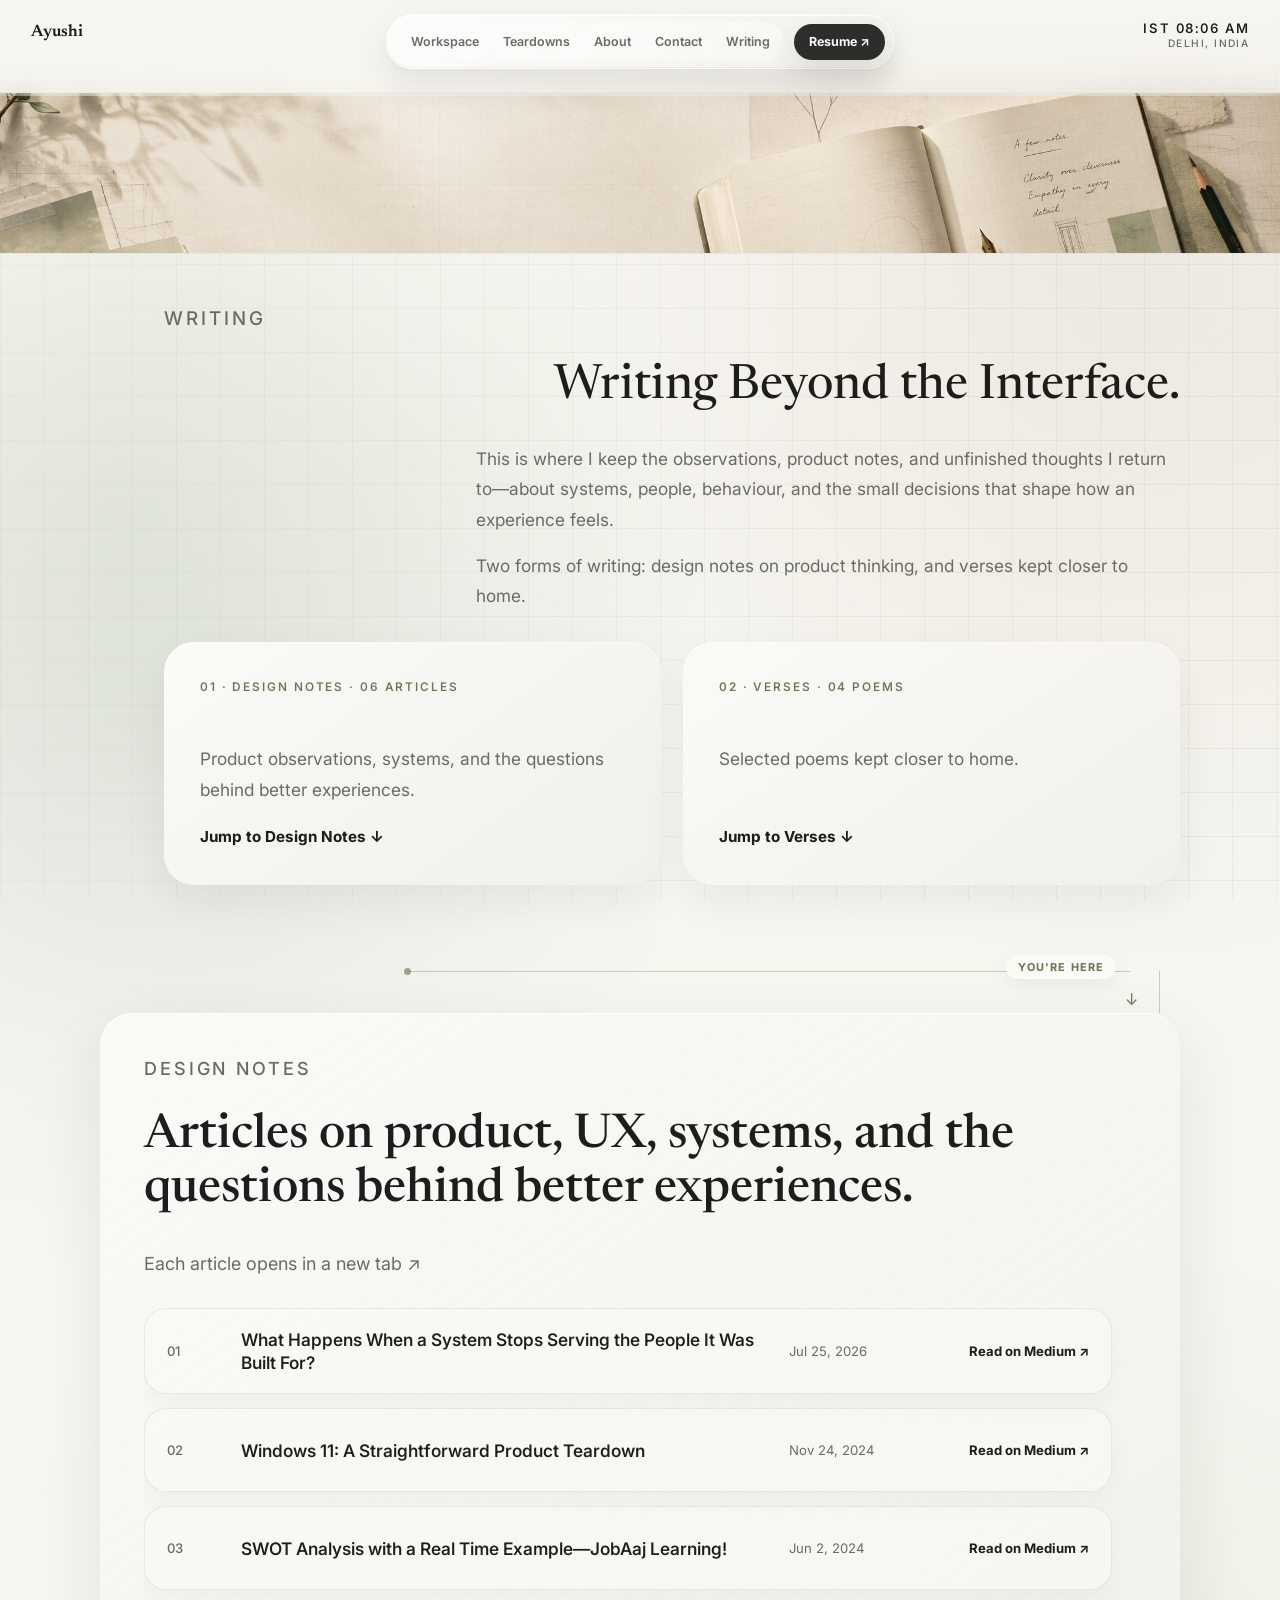
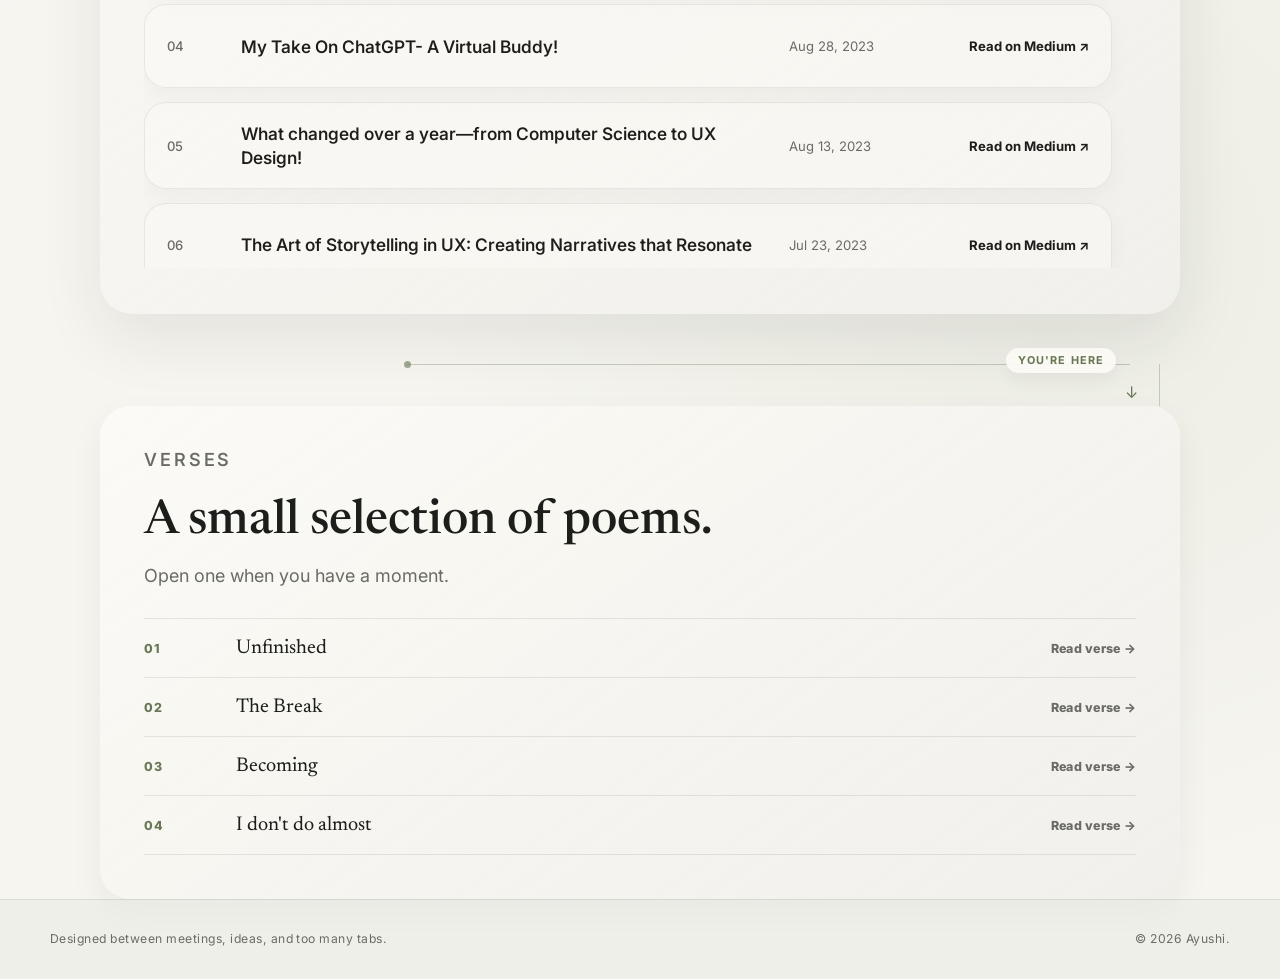
==== commit 3cc238b6: "Add files via upload" ====
--- a/writing.html
+++ b/writing.html
@@ -8,6 +8,12 @@
   <link rel="preconnect" href="https://fonts.googleapis.com">
   <link rel="preconnect" href="https://fonts.gstatic.com" crossorigin>
   <link href="https://fonts.googleapis.com/css2?family=Kalam:wght@400;700&family=Newsreader:opsz,wght@6..72,400..800&family=Inter:wght@400;500;600;700;800&display=swap" rel="stylesheet">
+  <script>
+    document.documentElement.setAttribute(
+      "data-theme",
+      window.matchMedia && window.matchMedia("(prefers-color-scheme: dark)").matches ? "dark" : "light"
+    );
+  </script>
   <link rel="stylesheet" href="../style.css">
 </head>
 <body class="writing-page">
@@ -23,7 +29,7 @@
       <p class="writing-hero__support">Two forms of writing: design notes on product thinking, and verses kept closer to home.</p>
       <div class="writing-index" aria-label="Writing categories">
         <a class="writing-index__panel" href="#design-notes">
-          <span>01 · DESIGN NOTES · <span data-writing-count="articles">05 ARTICLES</span></span>
+          <span>01 · DESIGN NOTES · <span data-writing-count="articles">06 ARTICLES</span></span>
           <p>Product observations, systems, and the questions behind better experiences.</p>
           <strong>Jump to Design Notes ↓</strong>
         </a>
@@ -49,9 +55,9 @@
       <div class="writing-list">
         <article>
           <span>01</span>
-          <a href="https://ayushii.medium.com/what-changed-over-a-year-from-computer-science-to-ux-design-f40200136dd5" target="_blank" rel="noopener noreferrer">What changed over a year—from Computer Science to UX Design!</a>
-          <time>Aug 13, 2023</time>
-          <a href="https://ayushii.medium.com/what-changed-over-a-year-from-computer-science-to-ux-design-f40200136dd5" target="_blank" rel="noopener noreferrer">Read on Medium &#8599;</a>
+          <a href="https://medium.com/@ayushii/what-happens-when-a-system-stops-serving-the-people-it-was-built-for-35e08198ae9b?sharedUserId=ayushii" target="_blank" rel="noopener noreferrer">What Happens When a System Stops Serving the People It Was Built For?</a>
+          <time>Jul 25, 2026</time>
+          <a href="https://medium.com/@ayushii/what-happens-when-a-system-stops-serving-the-people-it-was-built-for-35e08198ae9b?sharedUserId=ayushii" target="_blank" rel="noopener noreferrer">Read on Medium &#8599;</a>
         </article>
         <article>
           <span>02</span>
@@ -73,6 +79,12 @@
         </article>
         <article>
           <span>05</span>
+          <a href="https://ayushii.medium.com/what-changed-over-a-year-from-computer-science-to-ux-design-f40200136dd5" target="_blank" rel="noopener noreferrer">What changed over a year—from Computer Science to UX Design!</a>
+          <time>Aug 13, 2023</time>
+          <a href="https://ayushii.medium.com/what-changed-over-a-year-from-computer-science-to-ux-design-f40200136dd5" target="_blank" rel="noopener noreferrer">Read on Medium &#8599;</a>
+        </article>
+        <article>
+          <span>06</span>
           <a href="https://ayushii.medium.com/the-art-of-storytelling-in-ux-creating-narratives-that-resonates-7e099532fb5" target="_blank" rel="noopener noreferrer">The Art of Storytelling in UX: Creating Narratives that Resonate</a>
           <time>Jul 23, 2023</time>
           <a href="https://ayushii.medium.com/the-art-of-storytelling-in-ux-creating-narratives-that-resonates-7e099532fb5" target="_blank" rel="noopener noreferrer">Read on Medium &#8599;</a>
--- a/style.css
+++ b/style.css
@@ -17,6 +17,22 @@
   --sans: "Inter", system-ui, -apple-system, BlinkMacSystemFont, "Segoe UI", sans-serif;
 }
 
+html[data-theme="dark"] {
+  color-scheme: dark;
+  --bg: #181712;
+  --text: #f3efe5;
+  --muted: #b7b0a2;
+  --card: #25231c;
+  --card-light: #2d2a22;
+  --paper: #211f19;
+  --accent: #a7b28c;
+  --accent-dark: #c0cca1;
+  --sage-soft: #4b523b;
+  --clay: #b79b78;
+  --ink-soft: rgba(243, 239, 229, 0.14);
+  --shadow: 0 22px 58px rgba(0, 0, 0, 0.28);
+}
+
 * {
   box-sizing: border-box;
 }
@@ -42,6 +58,16 @@
   -webkit-font-smoothing: antialiased;
 }
 
+html[data-theme="dark"] body {
+  background:
+    radial-gradient(circle at 12% 28%, rgba(116, 147, 143, 0.09), transparent 26%),
+    radial-gradient(circle at 10% 20%, rgba(104, 119, 86, 0.14), transparent 24%),
+    radial-gradient(circle at 88% 10%, rgba(183, 159, 131, 0.1), transparent 28%),
+    radial-gradient(circle at 82% 72%, rgba(163, 177, 138, 0.08), transparent 30%),
+    linear-gradient(135deg, rgba(255, 255, 255, 0.03), transparent 45%),
+    var(--bg);
+}
+
 body::before {
   content: "";
   position: fixed;
@@ -56,6 +82,12 @@
   mask-image: linear-gradient(to right, rgba(0, 0, 0, 0.45) 0%, rgba(0, 0, 0, 0.72) 38%, black 76%);
 }
 
+html[data-theme="dark"] body::before {
+  background-image:
+    linear-gradient(rgba(192, 204, 161, 0.055) 1px, transparent 1px),
+    linear-gradient(90deg, rgba(192, 204, 161, 0.048) 1px, transparent 1px);
+}
+
 body::after {
   content: "";
   position: fixed;
@@ -68,6 +100,48 @@
     radial-gradient(circle at 32px 6px, rgba(104, 119, 86, 0.16) 0.5px, transparent 0.8px);
   background-size: 42px 42px;
   mask-image: linear-gradient(to right, rgba(0, 0, 0, 0.45) 0%, rgba(0, 0, 0, 0.72) 38%, black 76%);
+}
+
+html[data-theme="dark"] body::after {
+  opacity: 0.16;
+  background-image:
+    radial-gradient(circle at 12px 18px, rgba(192, 204, 161, 0.18) 0.6px, transparent 0.8px),
+    radial-gradient(circle at 32px 6px, rgba(192, 204, 161, 0.12) 0.5px, transparent 0.8px);
+}
+
+html[data-theme="dark"] :where(
+  .nav-shell,
+  .project-card,
+  .project-preview,
+  .teardown-tab,
+  .care-card,
+  .principles__intro,
+  .principles__track,
+  .about__image,
+  .about__copy,
+  .contact-card,
+  .writing-index,
+  .writing-list,
+  .writing-list article,
+  .verse-card,
+  .poem-row,
+  .project-meta-card,
+  .case-section,
+  .visual-card,
+  .next-card
+) {
+  border-color: rgba(243, 239, 229, 0.1);
+  background-color: rgba(33, 31, 25, 0.78);
+  box-shadow: var(--shadow);
+}
+
+html[data-theme="dark"] :where(.button, .card-cta--dark) {
+  background: #f3efe5;
+  color: #181712;
+}
+
+html[data-theme="dark"] :where(.card-cta, .article-link, .about-link) {
+  border-color: rgba(243, 239, 229, 0.14);
 }
 
 .site-spotlight {
@@ -122,8 +196,67 @@
   z-index: 100;
   display: grid;
   place-items: center;
-  background: #fbfaf6;
+  overflow: hidden;
+  background:
+    radial-gradient(circle at 18% 18%, rgba(255, 250, 224, 0.44), transparent 22%),
+    radial-gradient(circle at 82% 20%, rgba(116, 147, 143, 0.28), transparent 35%),
+    radial-gradient(circle at 50% 85%, rgba(240, 217, 168, 0.46), transparent 38%),
+    linear-gradient(145deg, #ede9db 0%, #d9d1bc 52%, #aeb0a3 100%);
   transition: opacity 700ms ease, visibility 700ms ease;
+}
+
+.loader::before,
+.loader::after {
+  content: "";
+  position: absolute;
+  inset: 0;
+  pointer-events: none;
+}
+
+.loader::before {
+  opacity: 0.9;
+  background-image:
+    radial-gradient(circle, rgba(255, 255, 247, 0.86) 0 0.8px, rgba(255, 238, 184, 0.42) 0.9px 2px, transparent 5.5px),
+    radial-gradient(circle, rgba(255, 255, 247, 0.66) 0 0.7px, rgba(163, 177, 138, 0.32) 0.8px 1.8px, transparent 5px),
+    radial-gradient(circle, rgba(255, 255, 247, 0.52) 0 0.6px, rgba(255, 238, 184, 0.25) 0.7px 1.4px, transparent 4px),
+    radial-gradient(circle at 8% 20%, rgba(255, 255, 247, 0.98) 0 1px, rgba(255, 243, 198, 0.74) 1.1px 2.8px, transparent 8px),
+    radial-gradient(circle at 18% 72%, rgba(255, 255, 247, 0.88) 0 1px, rgba(255, 238, 184, 0.54) 1.1px 2.6px, transparent 7px),
+    radial-gradient(circle at 29% 34%, rgba(255, 255, 247, 0.82) 0 0.9px, rgba(163, 177, 138, 0.5) 1px 2.5px, transparent 7px),
+    radial-gradient(circle at 42% 16%, rgba(255, 255, 247, 0.98) 0 1.2px, rgba(255, 243, 198, 0.64) 1.3px 3px, transparent 9px),
+    radial-gradient(circle at 57% 68%, rgba(255, 255, 247, 0.86) 0 1px, rgba(255, 238, 184, 0.48) 1.1px 2.8px, transparent 8px),
+    radial-gradient(circle at 70% 28%, rgba(255, 255, 247, 0.92) 0 1px, rgba(163, 177, 138, 0.5) 1.1px 2.8px, transparent 8px),
+    radial-gradient(circle at 84% 78%, rgba(255, 255, 247, 1) 0 1.4px, rgba(255, 238, 184, 0.62) 1.5px 3.4px, transparent 10px),
+    radial-gradient(circle at 94% 38%, rgba(255, 255, 247, 0.88) 0 0.9px, rgba(255, 238, 184, 0.5) 1px 2.6px, transparent 8px),
+    conic-gradient(from 45deg at 8% 20%, transparent 0 23%, rgba(255, 255, 247, 0.72) 24% 26%, transparent 27% 48%, rgba(255, 255, 247, 0.72) 49% 51%, transparent 52% 73%, rgba(255, 255, 247, 0.72) 74% 76%, transparent 77% 98%, rgba(255, 255, 247, 0.72) 99% 100%),
+    conic-gradient(from 45deg at 42% 16%, transparent 0 23%, rgba(255, 255, 247, 0.58) 24% 26%, transparent 27% 48%, rgba(255, 255, 247, 0.58) 49% 51%, transparent 52% 73%, rgba(255, 255, 247, 0.58) 74% 76%, transparent 77% 98%, rgba(255, 255, 247, 0.58) 99% 100%),
+    conic-gradient(from 45deg at 84% 78%, transparent 0 23%, rgba(255, 255, 247, 0.68) 24% 26%, transparent 27% 48%, rgba(255, 255, 247, 0.68) 49% 51%, transparent 52% 73%, rgba(255, 255, 247, 0.68) 74% 76%, transparent 77% 98%, rgba(255, 255, 247, 0.68) 99% 100%);
+  background-size:
+    156px 126px, 212px 172px, 98px 144px,
+    auto, auto, auto, auto, auto, auto, auto, auto,
+    22px 22px, 26px 26px, 28px 28px;
+  background-position:
+    16px 22px, 48px 36px, 88px 12px,
+    0 0, 0 0, 0 0, 0 0, 0 0, 0 0, 0 0, 0 0,
+    calc(8% - 11px) calc(20% - 11px),
+    calc(42% - 13px) calc(16% - 13px),
+    calc(84% - 14px) calc(78% - 14px);
+  background-repeat:
+    repeat, repeat, repeat,
+    no-repeat, no-repeat, no-repeat, no-repeat, no-repeat, no-repeat, no-repeat, no-repeat,
+    no-repeat, no-repeat, no-repeat;
+  filter: drop-shadow(0 0 9px rgba(255, 246, 216, 0.62)) drop-shadow(0 0 18px rgba(240, 217, 168, 0.32));
+  animation: loader-stars-twinkle 4.4s ease-in-out infinite;
+}
+
+.loader::after {
+  opacity: 0.62;
+  background:
+    radial-gradient(ellipse at 50% 50%, rgba(251, 250, 246, 0.54), transparent 42%),
+    radial-gradient(ellipse at 82% 14%, rgba(255, 255, 247, 0.2), transparent 24%),
+    radial-gradient(circle at 12% 82%, rgba(255, 255, 247, 0.16), transparent 18%),
+    linear-gradient(116deg, transparent 12%, rgba(255, 255, 255, 0.2) 43%, transparent 66%);
+  mix-blend-mode: screen;
+  animation: loader-sky-breathe 6.2s ease-in-out infinite;
 }
 
 .loader.is-hidden {
@@ -137,6 +270,7 @@
 
 .loader__sky {
   position: relative;
+  z-index: 1;
   width: min(760px, 86vw);
   height: min(430px, 62vh);
 }
@@ -200,6 +334,7 @@
 .loader__blink {
   position: absolute;
   inset: 0;
+  z-index: 2;
   pointer-events: none;
   background: white;
   opacity: 0;
@@ -495,6 +630,105 @@
   display: none;
 }
 
+.hero__portrait-reveal {
+  --hero-portrait-x: 70%;
+  --hero-portrait-y: 46%;
+  --hero-portrait-mask-size: 210px;
+  --hero-portrait-glow-size: 320px;
+  --hero-portrait-image-opacity: 0.22;
+  position: absolute;
+  z-index: 1;
+  top: clamp(92px, 11vh, 134px);
+  right: max(-76px, calc((100vw - var(--max)) / 2 - 112px));
+  bottom: clamp(16px, 3.4vh, 48px);
+  width: min(50vw, 760px);
+  pointer-events: none;
+  opacity: 0;
+  transition: opacity 420ms ease;
+  overflow: visible;
+}
+
+.hero__portrait-reveal img {
+  position: absolute;
+  right: clamp(-96px, -4.2vw, -34px);
+  bottom: -15%;
+  width: min(52vw, 790px);
+  max-width: 100%;
+  height: auto;
+  filter: saturate(0.73) contrast(0.88) sepia(0.07);
+  opacity: var(--hero-portrait-image-opacity);
+  transition: opacity 620ms ease, filter 620ms ease;
+  transform: translate3d(0, 0, 0);
+  -webkit-mask-image: linear-gradient(104deg, transparent 0%, transparent 32%, rgba(0, 0, 0, 0.12) 40%, rgba(0, 0, 0, 0.56) 50%, rgba(0, 0, 0, 0.16) 61%, transparent 72%, transparent 100%);
+  mask-image: linear-gradient(104deg, transparent 0%, transparent 32%, rgba(0, 0, 0, 0.12) 40%, rgba(0, 0, 0, 0.56) 50%, rgba(0, 0, 0, 0.16) 61%, transparent 72%, transparent 100%);
+  -webkit-mask-size: 260% 100%;
+  mask-size: 260% 100%;
+  -webkit-mask-position: 120% 0;
+  mask-position: 120% 0;
+  animation: hero-portrait-sweep 2s ease-in-out infinite;
+}
+
+.hero__portrait-glow {
+  position: absolute;
+  inset: -18%;
+  opacity: 0;
+  transition: opacity 520ms ease, transform 520ms ease;
+  background:
+    linear-gradient(104deg, rgba(240, 217, 168, 0) 16%, rgba(250, 245, 232, 0.52) 42%, rgba(240, 217, 168, 0.24) 55%, rgba(240, 217, 168, 0) 74%);
+  background-size: 260% 100%;
+  background-position: 120% 0;
+  mix-blend-mode: screen;
+  filter: blur(2px);
+}
+
+.hero__portrait-scratch {
+  display: none;
+}
+
+.hero.is-portrait-hint .hero__portrait-reveal {
+  --hero-portrait-image-opacity: 0.18;
+  opacity: 1;
+}
+
+.hero.is-portrait-hint .hero__portrait-glow {
+  opacity: 0.54;
+  animation: hero-portrait-glow-sweep 2s ease-in-out infinite;
+}
+
+.hero.is-portrait-active .hero__portrait-reveal {
+  --hero-portrait-image-opacity: 1;
+  opacity: 1;
+}
+
+.hero.is-portrait-active .hero__portrait-reveal img {
+  filter: saturate(0.9) contrast(1.02) brightness(1.03) sepia(0.02);
+  -webkit-mask-size: auto;
+  mask-size: auto;
+  animation: none;
+}
+
+.hero.is-portrait-active .hero__portrait-glow {
+  opacity: 0.5;
+  animation: hero-portrait-glow-sweep 2s ease-in-out infinite;
+  background:
+    linear-gradient(104deg, rgba(240, 217, 168, 0) 16%, rgba(250, 245, 232, 0.42) 42%, rgba(240, 217, 168, 0.18) 55%, rgba(240, 217, 168, 0) 74%);
+  background-size: 260% 100%;
+  background-position: 120% 0;
+}
+
+@media (max-width: 767px), (hover: none), (pointer: coarse) {
+  .hero__portrait-reveal {
+    display: none;
+  }
+}
+
+@media (prefers-reduced-motion: reduce) {
+  .hero.is-portrait-hint .hero__portrait-glow,
+  .hero.is-portrait-hint .hero__portrait-reveal img {
+    animation: none;
+  }
+}
+
 .hero__content {
   position: relative;
   z-index: 2;
@@ -552,8 +786,16 @@
   text-wrap: balance;
 }
 
+.hero h1 span {
+  display: block;
+}
+
 .hero__lower {
   display: block;
+}
+
+.hero__mobile-actions {
+  display: none;
 }
 
 .hero__copy {
@@ -2038,6 +2280,34 @@
   display: grid;
   gap: 14px;
   border-top: 0;
+  max-height: 560px;
+  overflow-y: scroll;
+  overscroll-behavior: contain;
+  scroll-behavior: smooth;
+  padding: 0 14px 2px 0;
+  scrollbar-gutter: stable;
+  scrollbar-color: rgba(104, 119, 86, 0.68) rgba(235, 234, 228, 0.78);
+  scrollbar-width: thin;
+}
+
+.writing-list::-webkit-scrollbar {
+  width: 10px;
+}
+
+.writing-list::-webkit-scrollbar-track {
+  border-radius: 999px;
+  background: rgba(235, 234, 228, 0.78);
+  margin: 6px 0;
+}
+
+.writing-list::-webkit-scrollbar-thumb {
+  border-radius: 999px;
+  border: 2px solid rgba(251, 250, 246, 0.74);
+  background: rgba(104, 119, 86, 0.62);
+}
+
+.writing-list::-webkit-scrollbar-thumb:hover {
+  background: rgba(82, 96, 66, 0.72);
 }
 
 .writing-list article {
@@ -2919,6 +3189,32 @@
   }
 }
 
+@keyframes loader-stars-twinkle {
+  0%, 100% {
+    opacity: 0.56;
+    filter: drop-shadow(0 0 5px rgba(255, 246, 216, 0.32));
+  }
+  36% {
+    opacity: 0.82;
+    filter: drop-shadow(0 0 9px rgba(255, 246, 216, 0.5));
+  }
+  68% {
+    opacity: 0.64;
+    filter: drop-shadow(0 0 7px rgba(163, 177, 138, 0.34));
+  }
+}
+
+@keyframes loader-sky-breathe {
+  0%, 100% {
+    opacity: 0.34;
+    transform: scale(1);
+  }
+  50% {
+    opacity: 0.5;
+    transform: scale(1.018);
+  }
+}
+
 @keyframes whiteBlink {
   0%, 100% { opacity: 0; }
   46%, 62% { opacity: 1; }
@@ -2932,6 +3228,36 @@
 @keyframes hero-cursor-blink {
   50% {
     opacity: 0;
+  }
+}
+
+@keyframes hero-portrait-sweep {
+  0%, 16% {
+    -webkit-mask-position: 132% 0;
+    mask-position: 132% 0;
+  }
+  48%, 58% {
+    -webkit-mask-position: 48% 0;
+    mask-position: 48% 0;
+  }
+  100% {
+    -webkit-mask-position: -34% 0;
+    mask-position: -34% 0;
+  }
+}
+
+@keyframes hero-portrait-glow-sweep {
+  0%, 16% {
+    background-position: 132% 0;
+    transform: translate3d(-7%, -2%, 0);
+  }
+  48%, 58% {
+    background-position: 48% 0;
+    transform: translate3d(0, 0, 0);
+  }
+  100% {
+    background-position: -34% 0;
+    transform: translate3d(7%, 2%, 0);
   }
 }
 
@@ -3466,13 +3792,91 @@
   }
 
   .hero {
+    --mobile-hero-gap: 24px;
     min-height: auto;
     padding-top: calc(96px + env(safe-area-inset-top));
+    padding-bottom: 46px;
     overflow: hidden;
+    align-items: start;
   }
 
   .hero__background {
     inset: 0;
+  }
+
+  .hero__content {
+    order: 1;
+    gap: var(--mobile-hero-gap);
+    padding-top: var(--mobile-hero-gap);
+  }
+
+  .hero .eyebrow {
+    margin: 0;
+  }
+
+  .hero__mobile-actions {
+    display: flex;
+    flex-wrap: wrap;
+    gap: 12px;
+  }
+
+  .hero__mobile-actions .card-cta {
+    flex: 1 1 142px;
+    min-height: 48px;
+  }
+
+  .hero__portrait-reveal {
+    --hero-portrait-image-opacity: 1;
+    position: relative;
+    order: 2;
+    z-index: 2;
+    top: auto;
+    right: auto;
+    bottom: auto;
+    width: min(100%, 520px);
+    aspect-ratio: 4 / 5;
+    margin: 30px auto 0;
+    overflow: hidden;
+    border: 1px solid rgba(29, 29, 27, 0.08);
+    border-radius: 28px;
+    background:
+      linear-gradient(135deg, rgba(251, 250, 246, 0.56), rgba(235, 234, 228, 0.32)),
+      var(--paper);
+    box-shadow: 0 18px 44px rgba(36, 34, 30, 0.1);
+    opacity: 1;
+    pointer-events: none;
+  }
+
+  .hero__portrait-reveal img {
+    inset: 0;
+    right: auto;
+    bottom: auto;
+    width: 100%;
+    max-width: none;
+    height: 100%;
+    object-fit: cover;
+    object-position: 64% 42%;
+    opacity: 1;
+    filter: saturate(0.82) contrast(0.94) brightness(1.02) sepia(0.04);
+    animation: none;
+    -webkit-mask-image: none;
+    mask-image: none;
+  }
+
+  .hero__portrait-scratch {
+    position: absolute;
+    inset: 0;
+    z-index: 2;
+    display: block;
+    width: 100%;
+    height: 100%;
+    background:
+      radial-gradient(circle at 30% 18%, rgba(250, 250, 250, 0.42), transparent 22%),
+      linear-gradient(135deg, rgba(246, 245, 240, 0.96), rgba(235, 234, 228, 0.9));
+  }
+
+  .hero__portrait-glow {
+    display: none;
   }
 
   .hero__lower,
@@ -4416,3 +4820,849 @@
     transition-duration: 0.001ms !important;
   }
 }
+
+/* Final accessibility pass for system dark mode. Keep this at the end so it wins over component-level light surfaces. */
+html[data-theme="dark"] {
+  --bg: #171611;
+  --text: #f6f1e6;
+  --muted: #d2cab9;
+  --card: #242219;
+  --card-light: #2d2a20;
+  --paper: #201e17;
+  --accent: #aab991;
+  --accent-dark: #d4dfb7;
+  --sage-soft: #343c2b;
+  --ink-soft: rgba(246, 241, 230, 0.16);
+}
+
+html[data-theme="dark"] body {
+  color: var(--text);
+  background:
+    radial-gradient(circle at 15% 24%, rgba(104, 119, 86, 0.18), transparent 28%),
+    radial-gradient(circle at 86% 14%, rgba(183, 159, 131, 0.13), transparent 30%),
+    radial-gradient(circle at 80% 78%, rgba(116, 147, 143, 0.1), transparent 30%),
+    linear-gradient(135deg, rgba(255, 255, 255, 0.035), transparent 44%),
+    var(--bg);
+}
+
+html[data-theme="dark"] .site-header {
+  color: #fff8ea;
+}
+
+html[data-theme="dark"] .hero__background {
+  background:
+    radial-gradient(circle at 80% 30%, rgba(183, 159, 131, 0.13), transparent 28%),
+    radial-gradient(circle at 24% 44%, rgba(104, 119, 86, 0.16), transparent 30%),
+    linear-gradient(to bottom, rgba(23, 22, 17, 0.08), rgba(23, 22, 17, 0.76) 92%),
+    var(--bg);
+}
+
+html[data-theme="dark"] :where(
+  .site-header,
+  .nav-shell,
+  .mobile-menu-toggle,
+  .project-card,
+  .workspace-card,
+  .project-preview,
+  .teardown-tab,
+  .care-card,
+  .principles__intro,
+  .principles__track,
+  .about__image,
+  .about__copy,
+  .contact-card,
+  .writing-index,
+  .writing-index__panel,
+  .writing-destination,
+  .writing-list,
+  .writing-list article,
+  .verses-section,
+  .verse-card,
+  .poem-row,
+  .poem-sheet,
+  .poem-close,
+  .poem-nav button,
+  .project-meta-card,
+  .case-section,
+  .visual-card,
+  .evidence-block,
+  .case-nav a,
+  .next-card,
+  .project-tab,
+  .case-hero,
+  .case-study-card,
+  .decision-grid article,
+  .feature-grid article,
+  .chip,
+  .tag,
+  .status-pill
+) {
+  border-color: rgba(246, 241, 230, 0.13) !important;
+  background-color: rgba(32, 30, 23, 0.9) !important;
+  color: var(--text);
+}
+
+html[data-theme="dark"] :where(
+  .nav-shell,
+  .project-card,
+  .workspace-card,
+  .project-preview,
+  .teardown-tab,
+  .care-card,
+  .principles__intro,
+  .principles__track,
+  .contact-card,
+  .writing-index,
+  .writing-destination,
+  .writing-list article,
+  .verses-section,
+  .poem-sheet
+) {
+  box-shadow: 0 18px 42px rgba(0, 0, 0, 0.26);
+}
+
+html[data-theme="dark"] :where(
+  p,
+  .section-deck,
+  .hero__copy,
+  .project-card p,
+  .project-preview p,
+  .teardown-tab p,
+  .care-card p,
+  .principles__intro p,
+  .principle-item p,
+  .about__copy p,
+  .contact-card p,
+  .writing-section__intro p,
+  .writing-index__panel p,
+  .writing-list span,
+  .writing-list time,
+  .poem-row small,
+  .case-intro,
+  .case-study p
+) {
+  color: var(--muted);
+}
+
+html[data-theme="dark"] :where(
+  h1,
+  h2,
+  h3,
+  h4,
+  .brand,
+  .standalone-brand,
+  .project-card h3,
+  .project-preview h3,
+  .teardown-tab span,
+  .care-card h3,
+  .principle-item h3,
+  .writing-list article > a:first-of-type,
+  .poem-row strong,
+  .poem-body
+) {
+  color: var(--text);
+}
+
+html[data-theme="dark"] :where(
+  .kicker,
+  .eyebrow,
+  .preview-kicker,
+  .case-label,
+  .writing-index__panel span,
+  .writing-path em,
+  .teardown-preview .preview-body span
+) {
+  color: var(--accent-dark);
+}
+
+html[data-theme="dark"] :where(.nav-links a) {
+  color: var(--muted);
+  background: rgba(246, 241, 230, 0.045);
+}
+
+html[data-theme="dark"] :where(.nav-links a:hover, .nav-links a.is-active) {
+  color: #171611;
+  background: rgba(212, 223, 183, 0.96);
+  box-shadow: inset 0 0 0 1px rgba(212, 223, 183, 0.24), 0 8px 20px rgba(0, 0, 0, 0.22);
+}
+
+html[data-theme="dark"] :where(.button, .card-cta--dark) {
+  background: rgba(212, 223, 183, 0.96);
+  color: #171611;
+  border-color: rgba(212, 223, 183, 0.28);
+}
+
+html[data-theme="dark"] :where(.button:hover, .card-cta:hover, .card-cta--dark:hover, .writing-list article > a:last-child:hover) {
+  background: #4f6241;
+  color: #fbfaf6;
+  border-color: rgba(170, 185, 145, 0.5);
+}
+
+html[data-theme="dark"] :where(.card-cta, .writing-list article > a:last-child, .about-link, .contact-card a, .case-nav a) {
+  color: var(--text);
+  border-color: rgba(246, 241, 230, 0.16);
+  background: rgba(246, 241, 230, 0.055);
+}
+
+html[data-theme="dark"] :where(.project-tab.is-active, .teardown-tab.is-active, .teardown-tab:hover, .writing-list article:hover, .poem-row:hover) {
+  background-color: rgba(45, 42, 32, 0.98) !important;
+  border-color: rgba(212, 223, 183, 0.28) !important;
+}
+
+html[data-theme="dark"] :where(.status-pill.is-success, .project-status.is-success) {
+  background: rgba(74, 116, 80, 0.28) !important;
+  color: #dcefd0;
+  border-color: rgba(151, 192, 139, 0.38) !important;
+}
+
+html[data-theme="dark"] :where(.status-pill.is-progress, .project-status.is-progress) {
+  background: rgba(65, 104, 155, 0.3) !important;
+  color: #d9e7ff;
+  border-color: rgba(126, 163, 211, 0.42) !important;
+}
+
+html[data-theme="dark"] .writing-list {
+  scrollbar-color: rgba(212, 223, 183, 0.76) rgba(246, 241, 230, 0.08);
+}
+
+html[data-theme="dark"] .writing-list::-webkit-scrollbar-track,
+html[data-theme="dark"] .poem-scroll::-webkit-scrollbar-track {
+  background: rgba(246, 241, 230, 0.08);
+}
+
+html[data-theme="dark"] .writing-list::-webkit-scrollbar-thumb,
+html[data-theme="dark"] .poem-scroll::-webkit-scrollbar-thumb {
+  border-color: rgba(32, 30, 23, 0.95);
+  background: rgba(212, 223, 183, 0.66);
+}
+
+html[data-theme="dark"] :where(.poem-body em, .poem-emphasis) {
+  color: #fff7df;
+}
+
+/* Dark mode contrast correction: override full background shorthands and pseudo-layers. */
+html[data-theme="dark"] .site-header::before {
+  background:
+    linear-gradient(to bottom, rgba(17, 16, 12, 0.98), rgba(17, 16, 12, 0.9) 64%, rgba(17, 16, 12, 0)) !important;
+  backdrop-filter: blur(14px);
+  -webkit-backdrop-filter: blur(14px);
+}
+
+html[data-theme="dark"] :where(.standalone-brand, .brand, .header-timezone time) {
+  color: #fff8ea !important;
+}
+
+html[data-theme="dark"] .header-timezone span {
+  color: #d8d0bf !important;
+}
+
+html[data-theme="dark"] :where(.nav-shell, .mobile-menu-toggle) {
+  background:
+    linear-gradient(145deg, rgba(45, 42, 32, 0.96), rgba(23, 22, 17, 0.94)),
+    #171611 !important;
+  border-color: rgba(246, 241, 230, 0.18) !important;
+  color: #fff8ea !important;
+  box-shadow:
+    0 18px 44px rgba(0, 0, 0, 0.38),
+    inset 0 1px 0 rgba(246, 241, 230, 0.08) !important;
+}
+
+html[data-theme="dark"] .mobile-menu-toggle {
+  background:
+    linear-gradient(145deg, rgba(58, 54, 42, 0.98), rgba(35, 33, 25, 0.98)),
+    #242219 !important;
+}
+
+html[data-theme="dark"] :where(
+  .workspace-card,
+  .project-card,
+  .project-preview,
+  .project-tab,
+  .teardown-tab,
+  .teardown-preview,
+  .care-card,
+  .principles__intro,
+  .principles__track,
+  .about__image,
+  .about__copy,
+  .contact-card,
+  .writing-index,
+  .writing-index__panel,
+  .writing-destination,
+  .writing-list,
+  .writing-list article,
+  .verses-section,
+  .verse-card,
+  .poem-row,
+  .poem-sheet,
+  .poem-close,
+  .poem-nav button,
+  .project-meta-card,
+  .case-hero,
+  .case-section,
+  .case-study-card,
+  .visual-card,
+  .evidence-block,
+  .decision-grid article,
+  .feature-grid article,
+  .case-nav a,
+  .next-card,
+  .chip,
+  .tag
+) {
+  background:
+    linear-gradient(145deg, rgba(43, 40, 31, 0.97), rgba(20, 19, 15, 0.96)),
+    #15140f !important;
+  border-color: rgba(246, 241, 230, 0.14) !important;
+  color: #fff8ea !important;
+  box-shadow: 0 18px 44px rgba(0, 0, 0, 0.3) !important;
+}
+
+html[data-theme="dark"] :where(
+  .workspace-card p,
+  .workspace-card__heading p,
+  .workspace-card__body p,
+  .project-card p,
+  .project-preview p,
+  .project-tab p,
+  .teardown-tab p,
+  .teardown-preview p,
+  .care-card p,
+  .principles__intro p,
+  .principle-item p,
+  .about__copy p,
+  .contact-card p,
+  .writing-section__intro p,
+  .writing-index__panel p,
+  .article-hero .writing-index__panel p,
+  .writing-list span,
+  .writing-list time,
+  .poem-row small,
+  .case-intro,
+  .case-study p,
+  .section-deck
+) {
+  color: #e5dece !important;
+}
+
+html[data-theme="dark"] :where(
+  .workspace-card h3,
+  .project-card h3,
+  .project-preview h3,
+  .teardown-tab span,
+  .teardown-preview h3,
+  .care-card h3,
+  .principle-item h3,
+  .about__copy h2,
+  .contact-card h2,
+  .writing-index__panel strong,
+  .writing-list article > a:first-of-type,
+  .poem-row strong,
+  .case-hero h1,
+  .case-section h2,
+  .case-study-card h3
+) {
+  color: #fff8ea !important;
+}
+
+html[data-theme="dark"] :where(
+  .kicker,
+  .eyebrow,
+  .preview-kicker,
+  .workspace-card__number,
+  .workspace-card__heading span,
+  .workspace-card__body span,
+  .writing-index__panel span,
+  .case-label,
+  .teardown-preview .preview-body span,
+  .care-card span
+) {
+  color: #d7e8b8 !important;
+}
+
+html[data-theme="dark"] :where(.workspace-card::before, .workspace-card::after) {
+  opacity: 0.2 !important;
+  filter: saturate(0.45) brightness(0.78) contrast(0.94);
+}
+
+html[data-theme="dark"] :where(.teardown-tab::before, .teardown-preview::before, .teardown-preview::after) {
+  opacity: 0.16 !important;
+  filter: saturate(0.45) brightness(0.82) contrast(0.96);
+}
+
+html[data-theme="dark"] :where(.workspace-card::after, .teardown-preview::after) {
+  background-color: rgba(12, 12, 9, 0.38);
+  mix-blend-mode: multiply;
+}
+
+html[data-theme="dark"] .portrait-frame {
+  background:
+    radial-gradient(ellipse at 50% 44%, rgba(62, 58, 45, 0.9), rgba(12, 12, 10, 0.98) 70%),
+    #0e0d0a !important;
+}
+
+html[data-theme="dark"] .portrait-frame::before {
+  background:
+    linear-gradient(rgba(212, 223, 183, 0.045) 1px, transparent 1px),
+    linear-gradient(90deg, rgba(212, 223, 183, 0.04) 1px, transparent 1px),
+    radial-gradient(ellipse at 48% 46%, rgba(20, 19, 15, 0.96), rgba(20, 19, 15, 0) 68%),
+    #0e0d0a !important;
+}
+
+html[data-theme="dark"] .portrait-frame img {
+  filter: saturate(0.76) contrast(0.94) brightness(0.78) sepia(0.08);
+}
+
+html[data-theme="dark"] .hero__portrait-reveal {
+  background:
+    radial-gradient(circle at 50% 44%, rgba(44, 41, 31, 0.72), rgba(10, 10, 8, 0.92) 72%),
+    #0e0d0a !important;
+}
+
+html[data-theme="dark"] .hero__portrait-scratch {
+  background:
+    radial-gradient(circle at 30% 18%, rgba(246, 241, 230, 0.08), transparent 22%),
+    linear-gradient(135deg, rgba(33, 31, 25, 0.98), rgba(17, 16, 12, 0.94)) !important;
+}
+
+html[data-theme="dark"] :where(.card-cta, .writing-list article > a:last-child, .about-link, .contact-card a, .case-nav a) {
+  background: rgba(246, 241, 230, 0.075) !important;
+  color: #fff8ea !important;
+  border-color: rgba(246, 241, 230, 0.18) !important;
+}
+
+html[data-theme="dark"] :where(.button, .card-cta--dark, .hero__mobile-actions .button) {
+  background: #d4dfb7 !important;
+  color: #11100c !important;
+  border-color: rgba(212, 223, 183, 0.3) !important;
+}
+
+html[data-theme="dark"] :where(.button:hover, .card-cta:hover, .card-cta--dark:hover, .writing-list article > a:last-child:hover, .about-link:hover, .contact-card a:hover) {
+  background: #4f6241 !important;
+  color: #fbfaf6 !important;
+  border-color: rgba(170, 185, 145, 0.52) !important;
+}
+
+html[data-theme="dark"] .nav-links a.is-active {
+  background: #d4dfb7 !important;
+  color: #11100c !important;
+}
+
+html[data-theme="dark"] :where(.status-pill.is-success, .project-status.is-success) {
+  background: rgba(58, 104, 65, 0.52) !important;
+  color: #e5f6d9 !important;
+}
+
+html[data-theme="dark"] :where(.status-pill.is-progress, .project-status.is-progress) {
+  background: rgba(54, 92, 144, 0.58) !important;
+  color: #edf5ff !important;
+}
+
+html[data-theme="dark"] :where(.workspace-card__body div, .preview-body div, .writing-section__intro, .project-preview .preview-body, .teardown-preview .preview-body) {
+  border-color: rgba(246, 241, 230, 0.14) !important;
+}
+
+html[data-theme="dark"] .nav-links a {
+  background: rgba(246, 241, 230, 0.07) !important;
+  color: #e5dece !important;
+}
+
+html[data-theme="dark"] .nav-links a:hover,
+html[data-theme="dark"] .nav-links a.is-active {
+  background: #d4dfb7 !important;
+  color: #11100c !important;
+}
+
+@media (max-width: 900px) {
+  html[data-theme="dark"] body {
+    background:
+      radial-gradient(circle at 18% 14%, rgba(104, 119, 86, 0.16), transparent 30%),
+      radial-gradient(circle at 84% 4%, rgba(183, 159, 131, 0.11), transparent 34%),
+      #171611 !important;
+  }
+
+  html[data-theme="dark"] .site-header::before {
+    height: 126px;
+    background:
+      linear-gradient(to bottom, rgba(18, 17, 13, 0.98), rgba(18, 17, 13, 0.94) 70%, rgba(18, 17, 13, 0)) !important;
+  }
+
+  html[data-theme="dark"] .nav-shell {
+    background:
+      linear-gradient(145deg, rgba(44, 41, 31, 0.98), rgba(20, 19, 15, 0.98)),
+      #15140f !important;
+  }
+
+  html[data-theme="dark"] :where(.workspace-card, .writing-index__panel, .writing-destination, .verses-section, .project-preview, .teardown-preview, .contact-card) {
+    background:
+      linear-gradient(145deg, rgba(45, 42, 32, 0.98), rgba(18, 17, 13, 0.97)),
+      #15140f !important;
+  }
+
+  html[data-theme="dark"] .hero__mobile-actions .card-cta {
+    background: rgba(246, 241, 230, 0.08) !important;
+    color: #fff8ea !important;
+  }
+}
+
+/* Dark mode contrast and accessibility finishing pass */
+html[data-theme="dark"] {
+  color-scheme: dark;
+}
+
+html[data-theme="dark"] .loader {
+  background:
+    radial-gradient(circle at 18% 16%, rgba(82, 95, 128, 0.28), transparent 34%),
+    radial-gradient(circle at 82% 72%, rgba(163, 177, 138, 0.13), transparent 36%),
+    radial-gradient(circle at 50% 88%, rgba(240, 217, 168, 0.12), transparent 40%),
+    linear-gradient(145deg, #05070d 0%, #0b0d13 48%, #151209 100%) !important;
+}
+
+html[data-theme="dark"] .loader::before {
+  opacity: 1;
+  filter: drop-shadow(0 0 6px rgba(255, 248, 234, 0.42));
+  background-image:
+    radial-gradient(circle, rgba(255, 252, 238, 0.95) 0 0.9px, rgba(255, 232, 176, 0.72) 1px 2.8px, transparent 7px),
+    radial-gradient(circle, rgba(236, 244, 255, 0.8) 0 0.7px, rgba(179, 196, 226, 0.45) 0.8px 2px, transparent 6px),
+    radial-gradient(circle at 8% 20%, rgba(255, 252, 238, 1) 0 1.2px, rgba(255, 232, 176, 0.78) 1.3px 3.6px, transparent 10px),
+    radial-gradient(circle at 18% 72%, rgba(255, 252, 238, 0.92) 0 1px, rgba(255, 232, 176, 0.58) 1.1px 3px, transparent 9px),
+    radial-gradient(circle at 29% 34%, rgba(235, 246, 218, 0.9) 0 1px, rgba(163, 177, 138, 0.62) 1.1px 3px, transparent 9px),
+    radial-gradient(circle at 42% 16%, rgba(255, 252, 238, 1) 0 1.4px, rgba(255, 232, 176, 0.72) 1.5px 4px, transparent 12px),
+    radial-gradient(circle at 57% 68%, rgba(255, 252, 238, 0.9) 0 1.1px, rgba(255, 232, 176, 0.56) 1.2px 3.4px, transparent 10px),
+    radial-gradient(circle at 70% 28%, rgba(235, 246, 218, 0.92) 0 1px, rgba(163, 177, 138, 0.62) 1.1px 3.2px, transparent 10px),
+    radial-gradient(circle at 84% 78%, rgba(255, 252, 238, 1) 0 1.5px, rgba(255, 232, 176, 0.72) 1.6px 4.2px, transparent 13px),
+    radial-gradient(circle at 94% 38%, rgba(255, 252, 238, 0.9) 0 1px, rgba(255, 232, 176, 0.58) 1.1px 3px, transparent 10px);
+  background-size:
+    132px 132px,
+    196px 196px,
+    100% 100%,
+    100% 100%,
+    100% 100%,
+    100% 100%,
+    100% 100%,
+    100% 100%,
+    100% 100%,
+    100% 100%;
+}
+
+html[data-theme="dark"] .loader::after {
+  background:
+    radial-gradient(circle at 52% 42%, rgba(163, 177, 138, 0.11), transparent 34%),
+    radial-gradient(circle at 50% 78%, rgba(255, 232, 176, 0.08), transparent 38%),
+    linear-gradient(to bottom, rgba(255, 248, 234, 0.02), rgba(0, 0, 0, 0.28));
+}
+
+html[data-theme="dark"] .constellation-line {
+  stroke: rgba(255, 248, 234, 0.42) !important;
+}
+
+html[data-theme="dark"] .constellation-node__dot {
+  background: #fff8ea !important;
+  box-shadow:
+    0 0 0 8px rgba(255, 248, 234, 0.12),
+    0 0 22px rgba(255, 232, 176, 0.62) !important;
+}
+
+html[data-theme="dark"] .constellation-node__label {
+  color: #f6f1e6 !important;
+  text-shadow: 0 0 18px rgba(255, 248, 234, 0.24) !important;
+}
+
+html[data-theme="dark"] .loader__blink {
+  background: #fff8ea !important;
+}
+
+html[data-theme="dark"] .hero {
+  background:
+    linear-gradient(90deg, rgba(18, 17, 13, 0.9), rgba(18, 17, 13, 0.72) 54%, rgba(12, 12, 9, 0.96)),
+    #12110d !important;
+}
+
+html[data-theme="dark"] .hero__background {
+  opacity: 0.72 !important;
+  background:
+    linear-gradient(to right, rgba(18, 17, 13, 0.52), rgba(18, 17, 13, 0.12) 48%, rgba(8, 8, 7, 0.64)),
+    radial-gradient(circle at 78% 34%, rgba(240, 217, 168, 0.12), transparent 28%),
+    radial-gradient(circle at 26% 56%, rgba(163, 177, 138, 0.08), transparent 34%),
+    url("assets/hero-bg.png") !important;
+  background-position: center !important;
+  background-repeat: no-repeat !important;
+  background-size: cover !important;
+}
+
+html[data-theme="dark"] .hero__content::before {
+  inset: -120px 14vw -120px -120px !important;
+  background:
+    radial-gradient(ellipse at 31% 46%, rgba(18, 17, 13, 0.58) 0%, rgba(18, 17, 13, 0.22) 45%, rgba(18, 17, 13, 0) 72%) !important;
+  filter: blur(30px) !important;
+}
+
+html[data-theme="dark"] .hero h1,
+html[data-theme="dark"] .hero .hero-title,
+html[data-theme="dark"] .hero__title {
+  color: #fff8ea !important;
+  text-shadow: 0 18px 52px rgba(0, 0, 0, 0.32) !important;
+}
+
+html[data-theme="dark"] .hero .eyebrow,
+html[data-theme="dark"] .hero .kicker {
+  color: #d9edb9 !important;
+}
+
+html[data-theme="dark"] .hero__copy,
+html[data-theme="dark"] .hero__copy span,
+html[data-theme="dark"] .hero p {
+  color: #e7dfce !important;
+}
+
+html[data-theme="dark"] .hero__copy strong,
+html[data-theme="dark"] .hero__word {
+  color: #fff8ea !important;
+}
+
+html[data-theme="dark"] .hero__portrait-reveal {
+  background:
+    radial-gradient(circle at 60% 38%, rgba(255, 248, 234, 0.07), transparent 34%),
+    radial-gradient(circle at 78% 74%, rgba(5, 5, 4, 0.7), transparent 42%) !important;
+}
+
+html[data-theme="dark"] .contact {
+  background:
+    radial-gradient(circle at 18% 16%, rgba(163, 177, 138, 0.1), transparent 32%),
+    linear-gradient(145deg, rgba(14, 14, 11, 0.94), rgba(22, 20, 15, 0.98)) !important;
+}
+
+html[data-theme="dark"] .contact-copy h2 {
+  color: #fff8ea !important;
+  text-shadow: 0 18px 58px rgba(0, 0, 0, 0.38) !important;
+}
+
+html[data-theme="dark"] .contact-copy h2 span {
+  color: rgba(255, 248, 234, 0.58) !important;
+}
+
+html[data-theme="dark"] .contact-note,
+html[data-theme="dark"] .contact-copy p {
+  color: #e5dece !important;
+}
+
+html[data-theme="dark"] :where(
+  .workspace-card,
+  .teardown-list__item,
+  .teardown-preview,
+  .writing-index,
+  .writing-index__panel,
+  .writing-destination,
+  .writing-list article,
+  .verses-section,
+  .poem-row,
+  .verse-row,
+  .contact-card,
+  .care-grid,
+  .care-card,
+  .care-item,
+  .principles-panel,
+  .principles-sequence,
+  .principle-row,
+  .project-preview,
+  .preview-panel,
+  .case-card,
+  .project-meta-card,
+  .visual-placeholder,
+  .flow-step,
+  .decision-card,
+  .case-nav a
+) {
+  background:
+    linear-gradient(145deg, rgba(42, 39, 30, 0.98), rgba(18, 17, 13, 0.985)),
+    #171611 !important;
+  border-color: rgba(246, 241, 230, 0.13) !important;
+  color: #fff8ea !important;
+  box-shadow: 0 22px 58px rgba(0, 0, 0, 0.32) !important;
+}
+
+html[data-theme="dark"] :where(
+  .workspace-card,
+  .teardown-list__item,
+  .teardown-preview,
+  .writing-index__panel,
+  .writing-destination,
+  .writing-list article,
+  .verses-section,
+  .poem-row,
+  .verse-row,
+  .contact-card,
+  .care-card,
+  .care-item,
+  .principles-panel,
+  .principles-sequence,
+  .project-preview,
+  .case-card,
+  .project-meta-card,
+  .visual-placeholder,
+  .flow-step,
+  .decision-card
+) :where(p, span, li, dd, div) {
+  color: #e5dece !important;
+}
+
+html[data-theme="dark"] :where(
+  .workspace-card,
+  .teardown-list__item,
+  .teardown-preview,
+  .writing-index__panel,
+  .writing-destination,
+  .writing-list article,
+  .verses-section,
+  .poem-row,
+  .verse-row,
+  .contact-card,
+  .care-card,
+  .care-item,
+  .principles-panel,
+  .principles-sequence,
+  .project-preview,
+  .case-card,
+  .project-meta-card,
+  .visual-placeholder,
+  .flow-step,
+  .decision-card
+) :where(h1, h2, h3, h4, strong, b) {
+  color: #fff8ea !important;
+}
+
+html[data-theme="dark"] :where(.eyebrow, .kicker, .section-label, .workspace-card__eyebrow, .writing-index__meta, .project-label) {
+  color: #d9edb9 !important;
+}
+
+html[data-theme="dark"] .footer {
+  width: 100% !important;
+  max-width: none !important;
+  margin: 0 !important;
+  background:
+    linear-gradient(135deg, rgba(17, 16, 12, 0.98), rgba(28, 25, 18, 0.98)),
+    #11100c !important;
+  border-top: 1px solid rgba(246, 241, 230, 0.14) !important;
+  color: #f6f1e6 !important;
+}
+
+html[data-theme="dark"] .footer span {
+  color: #f6f1e6 !important;
+}
+
+@media (max-width: 900px) {
+  html[data-theme="dark"] .site-header {
+    background:
+      linear-gradient(to bottom, rgba(18, 17, 13, 0.98), rgba(18, 17, 13, 0.92) 72%, rgba(18, 17, 13, 0)) !important;
+  }
+
+  html[data-theme="dark"] .standalone-brand,
+  html[data-theme="dark"] .time-block,
+  html[data-theme="dark"] .time-block span {
+    color: #fff8ea !important;
+  }
+
+  html[data-theme="dark"] .hero {
+    background:
+      linear-gradient(90deg, rgba(24, 23, 18, 0.94), rgba(30, 28, 22, 0.82) 58%, rgba(8, 8, 7, 0.98)),
+      #12110d !important;
+  }
+
+  html[data-theme="dark"] .hero__content::before {
+    inset: -84px -10px -84px -18px !important;
+    background:
+      radial-gradient(ellipse at 42% 48%, rgba(18, 17, 13, 0.34), rgba(18, 17, 13, 0.16) 48%, transparent 78%) !important;
+  }
+
+  html[data-theme="dark"] .contact-copy h2 {
+    overflow-wrap: anywhere;
+  }
+
+  html[data-theme="dark"] .footer {
+    display: grid !important;
+    gap: 10px !important;
+    padding: 22px 20px 34px !important;
+  }
+}
+
+/* Remove the pale hero wash in dark mode. */
+html[data-theme="dark"] .hero {
+  background:
+    radial-gradient(ellipse at 18% 42%, rgba(68, 68, 58, 0.24), transparent 42%),
+    radial-gradient(ellipse at 78% 38%, rgba(44, 38, 28, 0.2), transparent 38%),
+    linear-gradient(102deg, #15140f 0%, #1b1913 46%, #090908 100%) !important;
+}
+
+html[data-theme="dark"] .hero__background {
+  opacity: 0.82 !important;
+  background:
+    linear-gradient(to bottom, rgba(5, 5, 4, 0.2), rgba(5, 5, 4, 0.54) 82%, rgba(5, 5, 4, 0.82)),
+    linear-gradient(to right, rgba(8, 8, 7, 0.48), rgba(20, 19, 15, 0.24) 42%, rgba(5, 5, 4, 0.76)),
+    radial-gradient(ellipse at 34% 44%, rgba(86, 84, 74, 0.18), transparent 38%),
+    radial-gradient(ellipse at 82% 36%, rgba(82, 70, 48, 0.16), transparent 32%),
+    linear-gradient(115deg, #15140f 0%, #222018 48%, #0a0a08 100%) !important;
+  background-blend-mode: normal !important;
+  mask-image: none !important;
+  -webkit-mask-image: none !important;
+}
+
+html[data-theme="dark"] .hero__content::before {
+  background:
+    radial-gradient(ellipse at 34% 48%, rgba(5, 5, 4, 0.62) 0%, rgba(10, 10, 8, 0.34) 44%, rgba(10, 10, 8, 0) 74%) !important;
+  filter: blur(34px) !important;
+}
+
+html[data-theme="dark"] .hero.is-portrait-hint .hero__portrait-glow,
+html[data-theme="dark"] .hero.is-portrait-active .hero__portrait-glow {
+  background:
+    linear-gradient(104deg, rgba(20, 18, 13, 0) 18%, rgba(168, 147, 102, 0.18) 44%, rgba(70, 58, 38, 0.16) 58%, rgba(20, 18, 13, 0) 76%) !important;
+  mix-blend-mode: soft-light !important;
+}
+
+/* Keep the desktop principles module dark and readable in system dark mode. */
+html[data-theme="dark"] .principles {
+  background: transparent !important;
+}
+
+html[data-theme="dark"] .principles__intro,
+html[data-theme="dark"] .principle-panel,
+html[data-theme="dark"] .principle-panel.is-active,
+html[data-theme="dark"] .principle-panel:hover {
+  background:
+    linear-gradient(145deg, rgba(38, 35, 27, 0.98), rgba(13, 13, 10, 0.985)),
+    #11100c !important;
+  border-color: rgba(246, 241, 230, 0.14) !important;
+  color: #fff8ea !important;
+  box-shadow: 0 22px 58px rgba(0, 0, 0, 0.34) !important;
+}
+
+html[data-theme="dark"] .principle-panel h3 {
+  color: #fff8ea !important;
+}
+
+html[data-theme="dark"] .principle-panel p,
+html[data-theme="dark"] .principles__intro .section-deck {
+  color: #e5dece !important;
+}
+
+html[data-theme="dark"] .principles__list::before {
+  background: rgba(212, 223, 183, 0.22) !important;
+}
+
+html[data-theme="dark"] .principle-panel::before,
+html[data-theme="dark"] .principle-panel::after {
+  opacity: 0 !important;
+}
+
+html[data-theme="dark"] .principle-panel span {
+  background: #f6f1e6 !important;
+  border-color: rgba(246, 241, 230, 0.28) !important;
+  color: #8da36c !important;
+  box-shadow: 0 10px 26px rgba(0, 0, 0, 0.28) !important;
+}
+
+html[data-theme="dark"] .principle-panel.is-active span,
+html[data-theme="dark"] .principle-panel:hover span {
+  background: #aab991 !important;
+  color: #11100c !important;
+}
